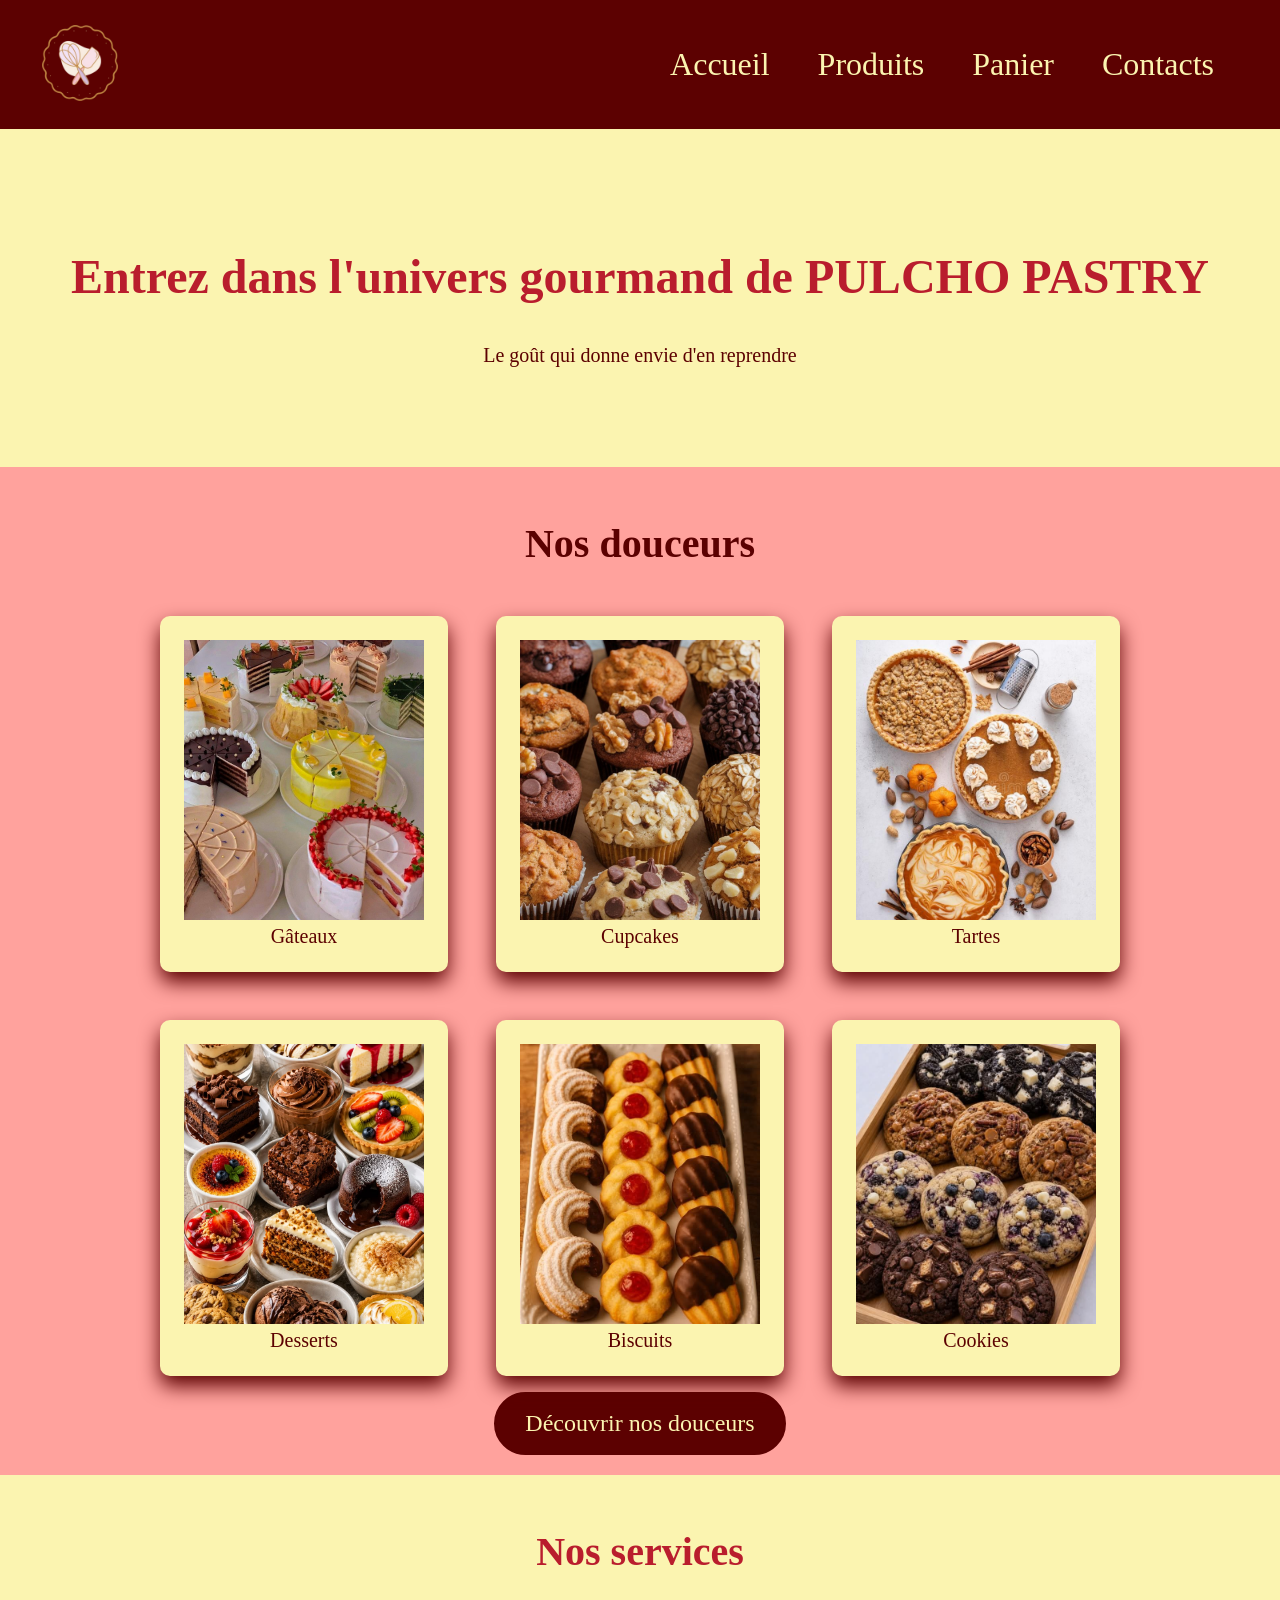
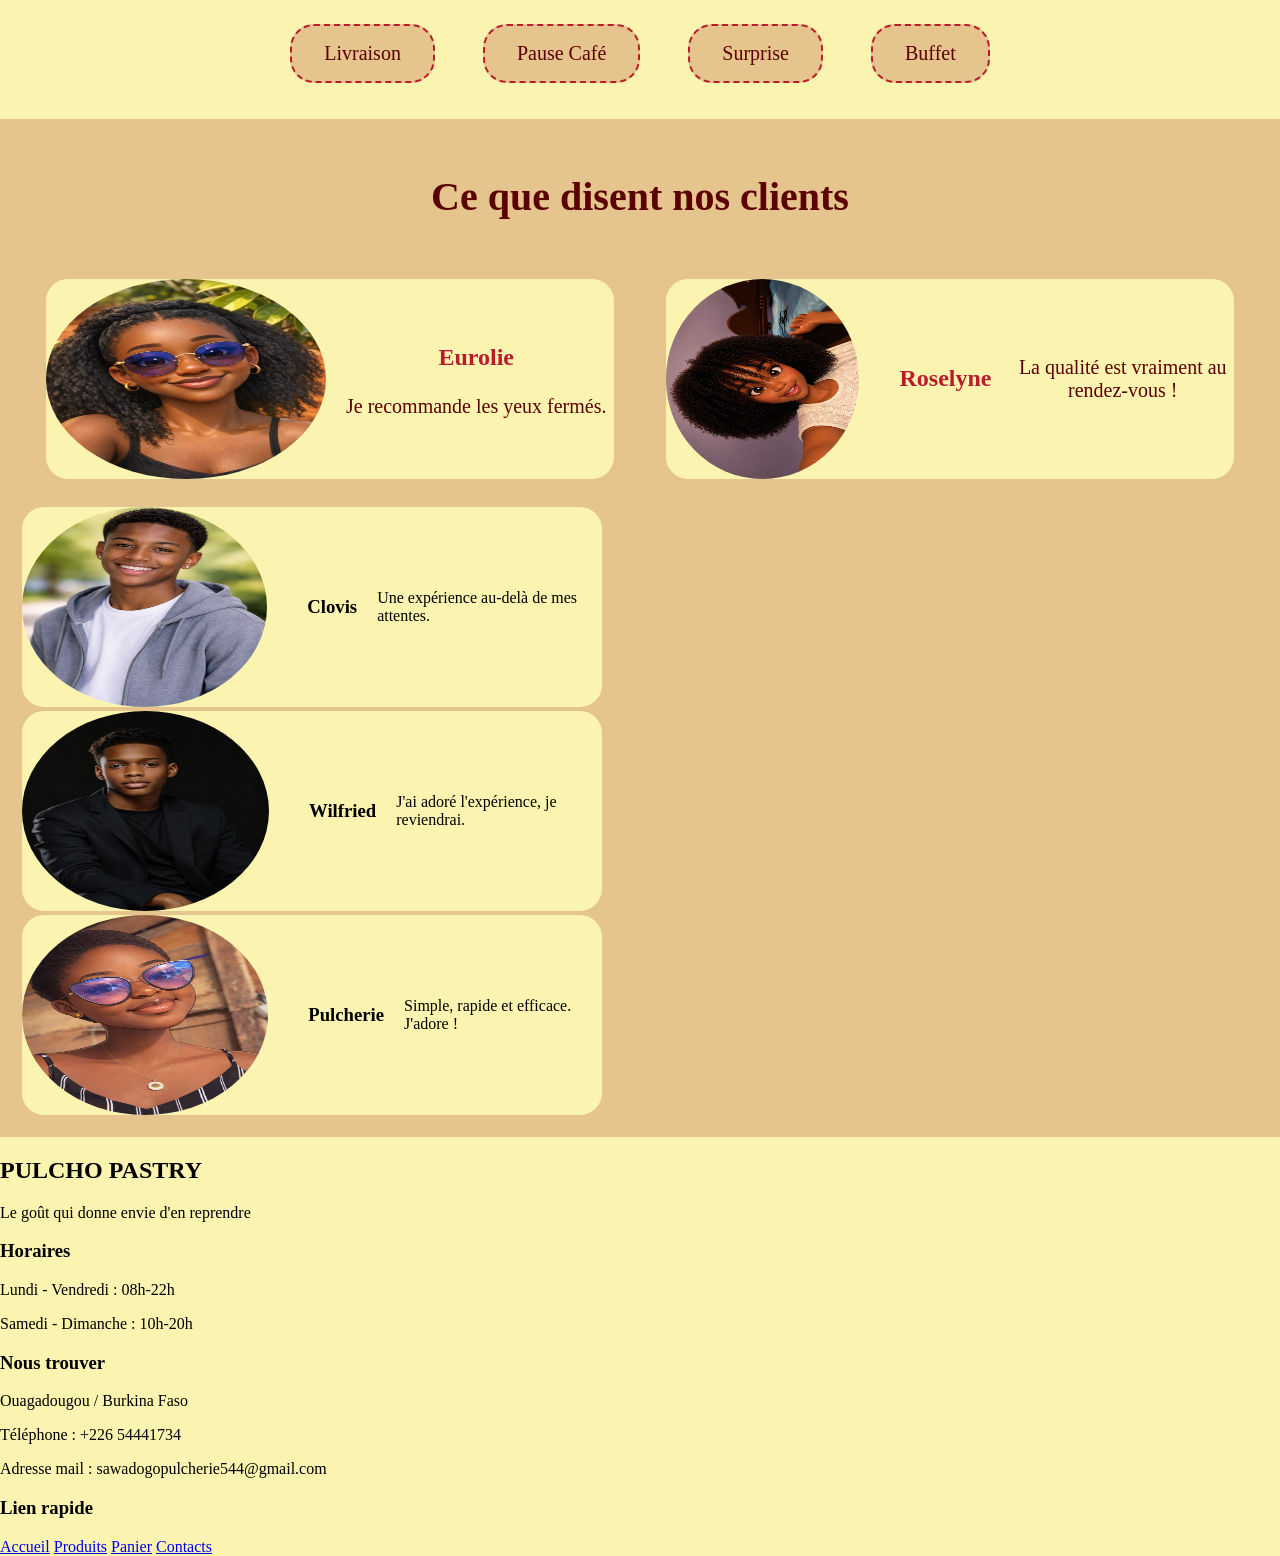
==== index.html @ 8ab43594 "update index" ====
<!DOCTYPE html>
<html lang="en">
<head>
    <meta charset="UTF-8">
    <meta name="viewport" content="width=device-width, initial-scale=1.0">
    <title>Accueil</title>
    <link rel="stylesheet" href="./css/style.css">
</head>
<body>
    <header>
        <a href="index.html"><img src="./images/logo_cuisine.png" alt="logo"></a>
        <nav>
          <ul>
            <li><a href="index.html">Accueil</a></li> 
            <li><a href="produit.html">Produits</a></li>
            <li><a href="panier.html">Panier</a></li>
            <li><a href="contact.html">Contacts</a></li>
          </ul>
        </nav>
    </header>
    <main>
      <section class="section1">
        <h1>Entrez dans l'univers gourmand de PULCHO PASTRY</h1>
        <p>Le goût qui donne envie d'en reprendre</p>
      </section>

      <section class="douceur">
        <h2>Nos douceurs</h2>
        <div class="douceur-item">
          <div class="card1"><img src="./images/gateaux.jpg" alt="gateaux">Gâteaux</div>
          <div class="card1"><img src="./images/cupcakes.jpg" alt="cupcakes">Cupcakes</div>
          <div class="card1"><img src="./images/tartes.jpg" alt="tartes">Tartes</div>
          <div class="card1"><img src="./images/desserts.jpg" alt="desserts">Desserts</div>
          <div class="card1"><img src="./images/biscuits.jpg" alt="biscuits">Biscuits</div>
          <div class="card1"><img src="./images/cookies.jpg" alt="cookies">Cookies</div>
        </div>
        <div class="link"><a href="produit.html">Découvrir nos douceurs</a></div>
      </section>

      <section class="service">
        <h2>Nos services</h2>
        <div class="service-item">
        <div class="card2"><a href="Services/livraison.html">Livraison</a></div>
        <div class="card2"><a href="Services/pause.html">Pause Café</a> </div>
        <div class="card2"><a href="Services/surprise.html">Surprise</a></div>
        <div class="card2"><a href="Services/buffet.html">Buffet</a></div>
        </div>
      </section>

      <section class="temoignage">
          <h2>Ce que disent nos clients</h2>
          <div class="temoignage-item">

              <article class="temoignage-card">
                <img src="./images/Client1.jpg" alt="Client1">
                <div class="temoignage-text">
                <h3>Eurolie</h3>
                <p>Je recommande les yeux fermés.</p>
                </div>
              </article>

              <article class="temoignage-card">
                <img src="./images/Client2.jpg" alt="Client3">
                <div class="temoignage-text"></div>
                <h3>Roselyne</h3>
                <p>La qualité est vraiment au rendez-vous !</p>
                </div>
              </article>

              <article class="temoignage-card">
                <img src="./images/Client3.jpg" alt="Client3">
                <div class="temoignage-text"></div>
                <h3>Clovis</h3>
                <p>Une expérience au-delà de mes attentes.</p>
                </div>
              </article>

              <article class="temoignage-card">
                <img src="./images/Client04.jpg" alt="Client4">
                <div class="temoignage-text"></div>
                <h3>Wilfried</h3>
                <p>J'ai adoré l'expérience, je reviendrai.</p>
                </div>
              </article>

              <article class="temoignage-card">
                <img src="./images/Client5.jpg" alt="Client5">
                <div class="temoignage-text"></div>
                <h3>Pulcherie</h3>
                <p>Simple, rapide et efficace. J'adore !</p>
                </div>
              </article>

          </div>
      </section>
    </main>

    <footer>

  <div>
    <h2>PULCHO PASTRY</h2>
    <p>Le goût qui donne envie d'en reprendre</p>
  </div>

  <div>
    <h3>Horaires</h3>
    <p>Lundi - Vendredi : 08h-22h</p>
    <p>Samedi - Dimanche : 10h-20h</p>
  </div>

  <div>
    <h3>Nous trouver</h3>
    <p>Ouagadougou / Burkina Faso</p>
    <p>Téléphone : +226 54441734</p>
    <p>Adresse mail : sawadogopulcherie544@gmail.com</p>
  </div>

  <div>
    <h3>Lien rapide</h3>
    <a href="index.html">Accueil</a>
    <a href="produit.html">Produits</a>
    <a href="panier.html">Panier</a>
    <a href="contact.html">Contacts</a>
  </div>
</footer>

</body>
</html>
---- css/style.css ----
body{
    background-color: #FBF4B0;
    margin: 0;
}
nav ul{
    display: flex;
    list-style: none;
    padding: 36px;
    margin: 0;
    gap: 48px;
}
nav a{
    text-decoration: none;
    color: #FBF4B0;
    font-size: 32px;
}
header{
    background-color: #5c0101;
    display: flex;
    padding: 10px 30px;
    justify-content: space-between;
    align-items: center;
}
header img{
    width: 100px;
}
.section1{
    text-align: center;
    padding: 80px 20px;
}
.section1 h1{
    font-size: 48px;
    color: #b91d2d;
}
.section1 p{
    font-size: 20px;
    color: #5c0101;
}

/*Section 2 : Douceurs*/

.douceur-item{
    display: flex;
    flex-wrap: wrap;
    justify-content: center;
    gap: 48px;
    padding: 16px;
}
.card1{
    width: 240px;
    background-color: #FBF4B0;
    padding: 24px;
    border-radius: 10px;
    font-size: 20px;
    text-align: center;
    color: #5c0101;
    box-shadow: 0 10px 20px #5c0101;
}
.card1 img{
    width: 100%;
    height: 280px;
    object-fit: cover;
}
.douceur{
    background-color: #ffa29d;
    text-align: center;
    padding: 20px;
}
.douceur h2{
    font-size: 40px;
    color: #5c0101;
}
.link{
    border: 2px solid #5c0101;
    border-radius: 32px;
    background-color: #5c0101;
    padding: 16px 24px;
    width: 240px;
    margin: auto;
}
.douceur a{
    text-decoration: none;
    color: #FBF4B0;
    font-size: 24px;
}
.service
{
    padding: 20px;
    text-align: center;
}
.service h2{
    font-size: 40px;
    color: #b91d2d;
}
.service-item{
    display: flex;
    gap: 48px;
    padding: 16px;
    justify-content: center;
}
.card2{
    border: 2px dashed #b91d2d;
    background-color: #E5C48D;
    border-radius: 24px;
    padding: 16px 32px;
}
.card2 a{
    text-decoration: none;
    color: #5c0101;
    font-size: 20px;
}

/*Section 3 : Temoignages*/

.temoignage{
    background-color: #E5C48D;
    padding: 20px;
}
.temoignage h2{
    font-size: 40px;
    color: #5c0101;
    text-align: center;
}
.temoignage-card{
    display: flex;
    align-items: center;
    gap: 20px;
    border: 2px solid #E5C48D;
    background-color: #FBF4B0;
    border-radius: 24px;
    width: 580px;
}
.temoignage-item{
    display: flex;
    gap: 48px;
    padding: 24px;
    justify-content: center;
    text-align: center;
}
.temoignage-card img{
    width: 280px;
    height: 200px;
    border-radius: 50%;
}
.temoignage-item h3{
    font-size: 24px;
    color: #b91d2d;
}
.temoignage-item p{
    font-size: 20px;
    color: #5c0101;
}
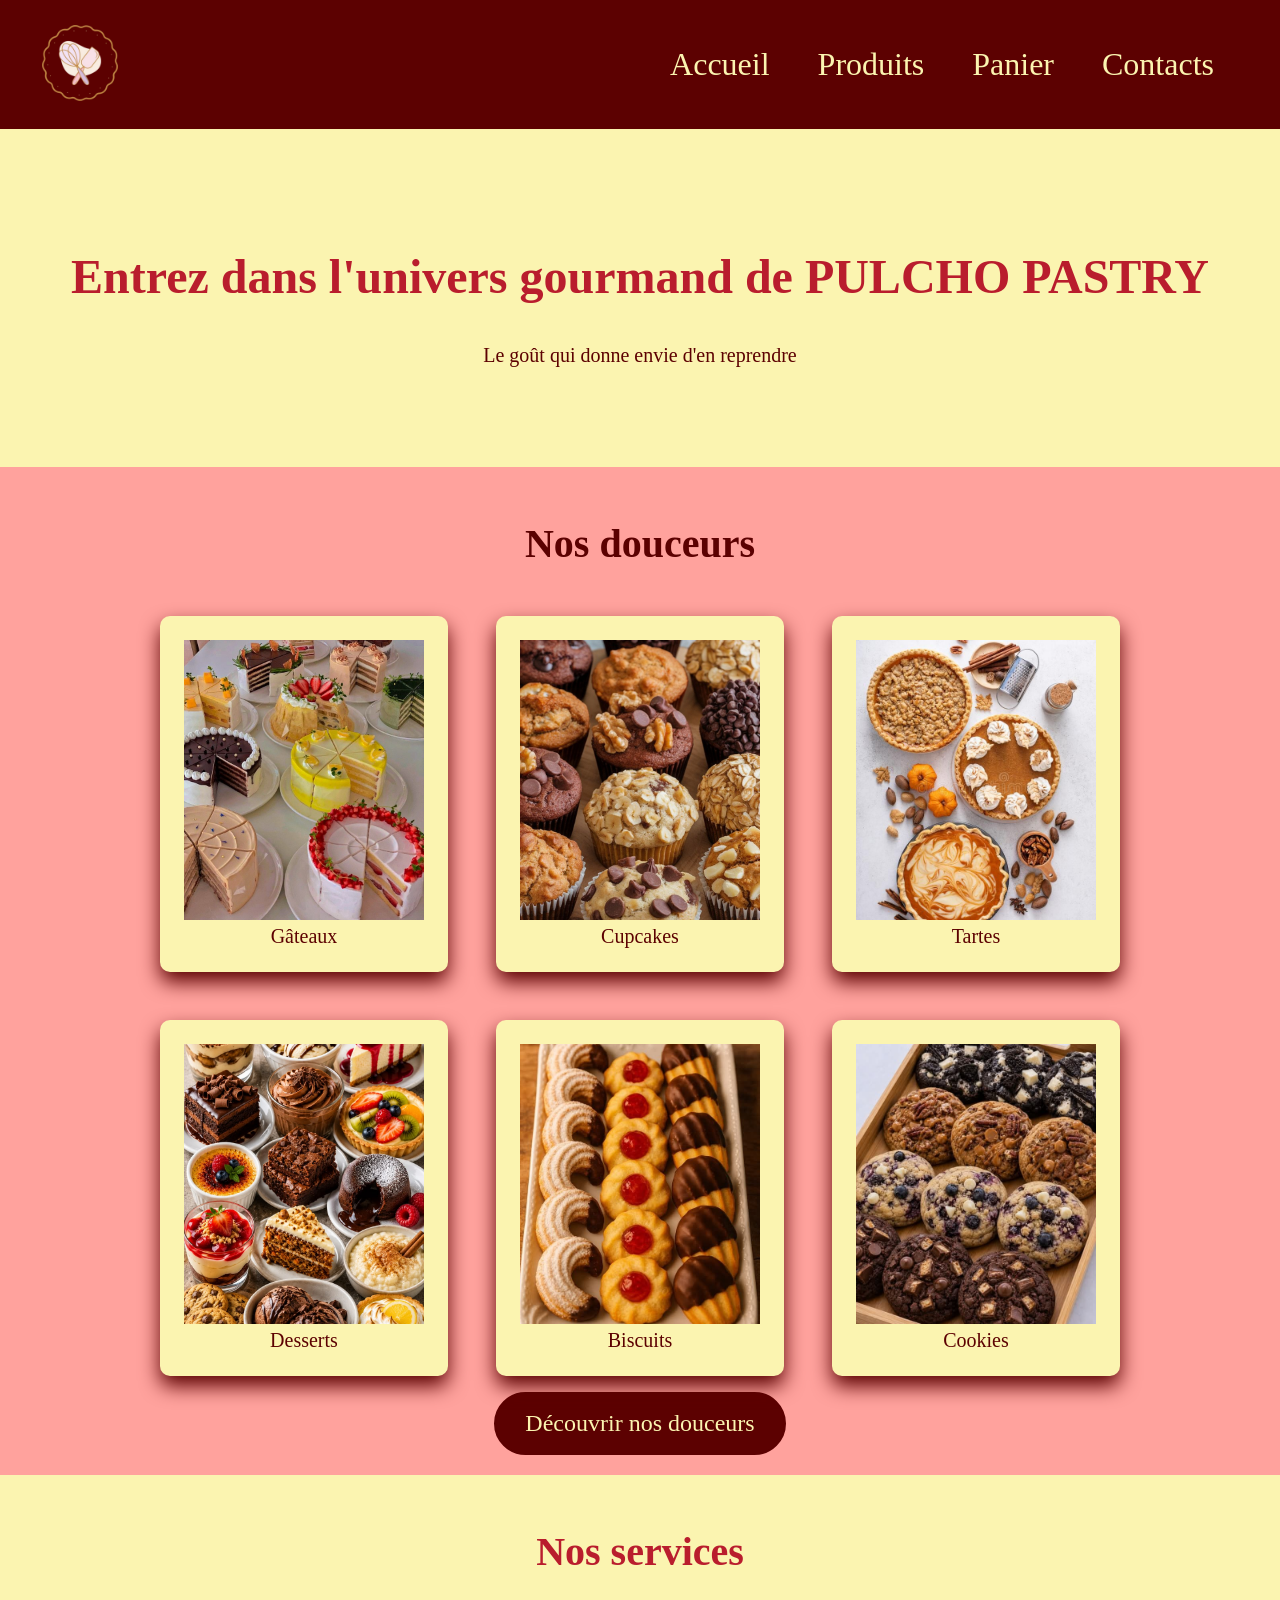
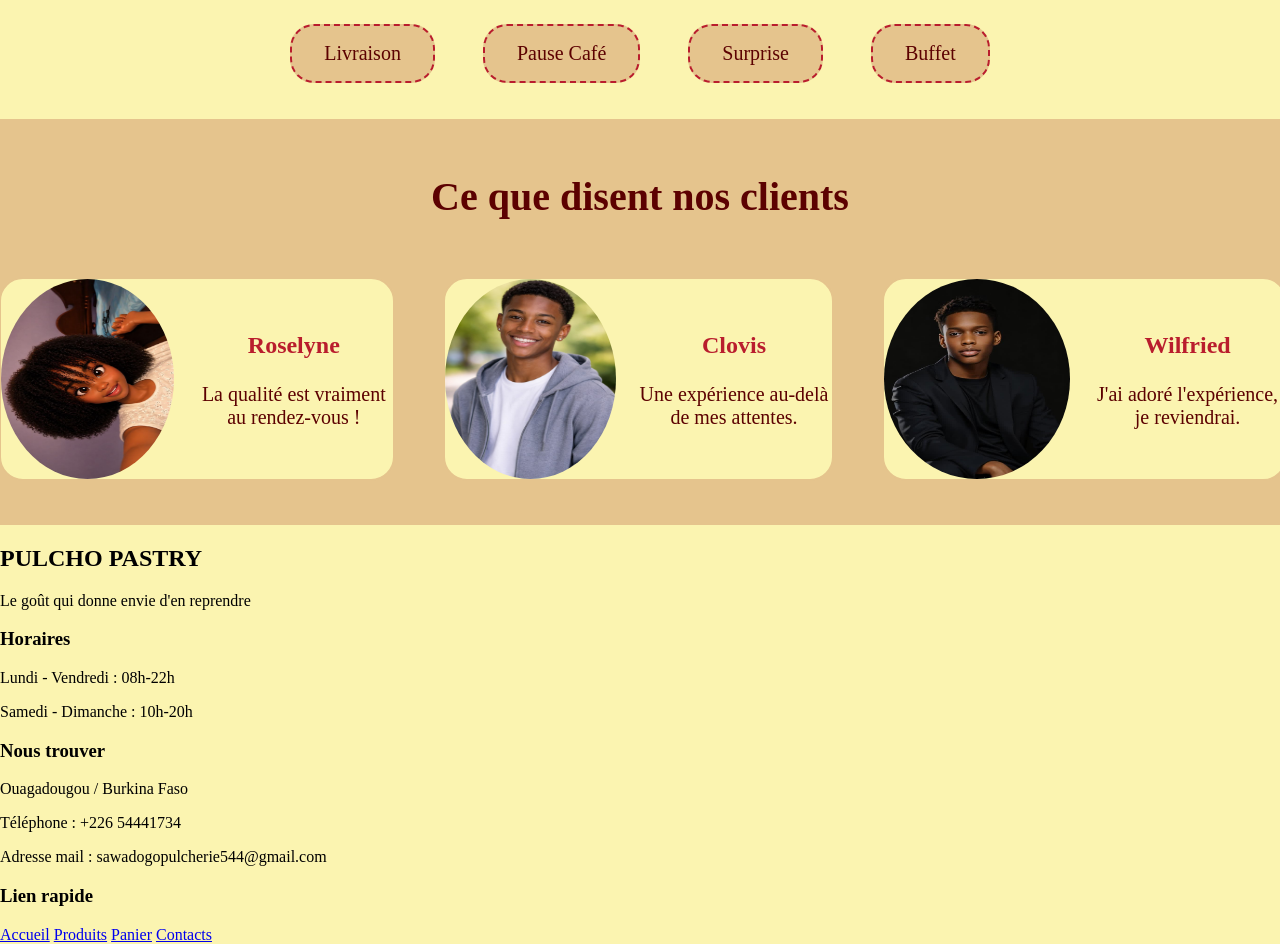
==== commit 9eb8c314: "update index file" ====
--- a/index.html
+++ b/index.html
@@ -61,7 +61,7 @@
 
               <article class="temoignage-card">
                 <img src="./images/Client2.jpg" alt="Client3">
-                <div class="temoignage-text"></div>
+                <div class="temoignage-text">
                 <h3>Roselyne</h3>
                 <p>La qualité est vraiment au rendez-vous !</p>
                 </div>
@@ -69,7 +69,7 @@
 
               <article class="temoignage-card">
                 <img src="./images/Client3.jpg" alt="Client3">
-                <div class="temoignage-text"></div>
+                <div class="temoignage-text">
                 <h3>Clovis</h3>
                 <p>Une expérience au-delà de mes attentes.</p>
                 </div>
@@ -77,7 +77,7 @@
 
               <article class="temoignage-card">
                 <img src="./images/Client04.jpg" alt="Client4">
-                <div class="temoignage-text"></div>
+                <div class="temoignage-text">
                 <h3>Wilfried</h3>
                 <p>J'ai adoré l'expérience, je reviendrai.</p>
                 </div>
@@ -85,7 +85,7 @@
 
               <article class="temoignage-card">
                 <img src="./images/Client5.jpg" alt="Client5">
-                <div class="temoignage-text"></div>
+                <div class="temoignage-text">
                 <h3>Pulcherie</h3>
                 <p>Simple, rapide et efficace. J'adore !</p>
                 </div>
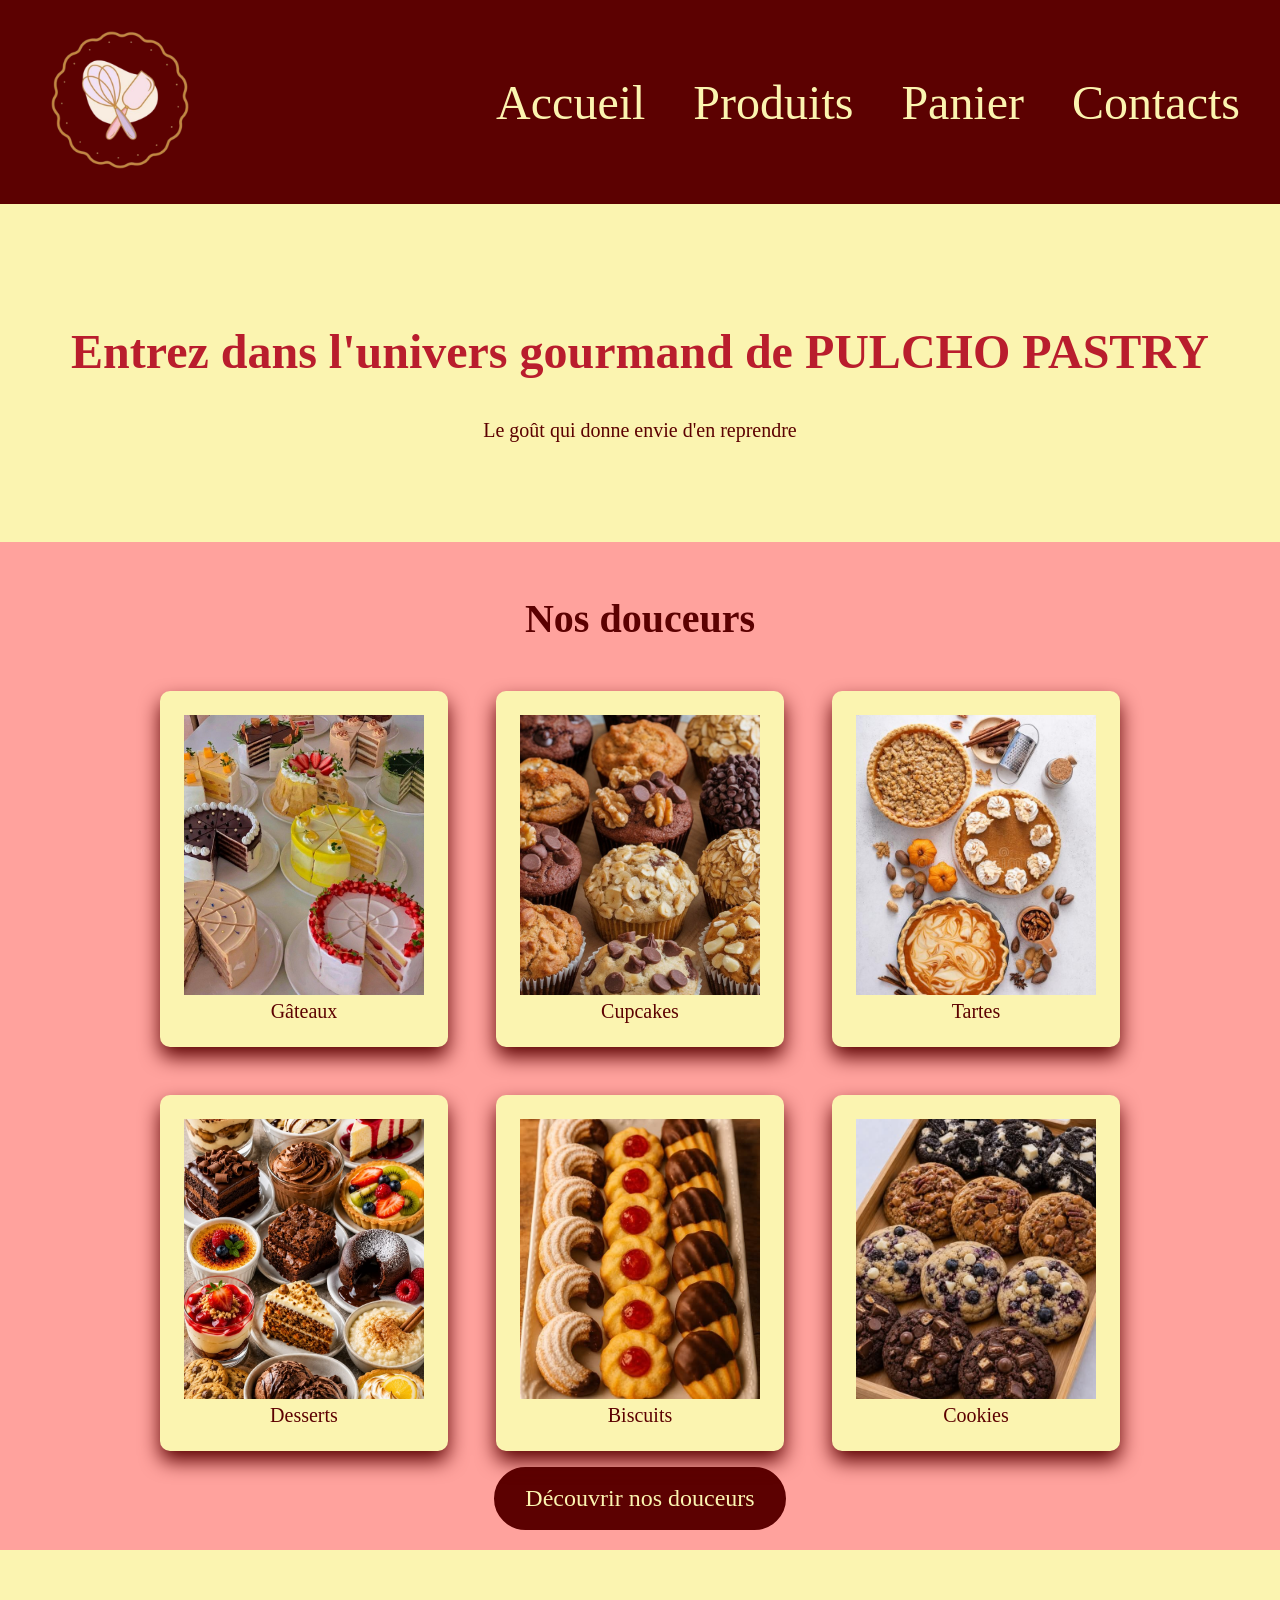
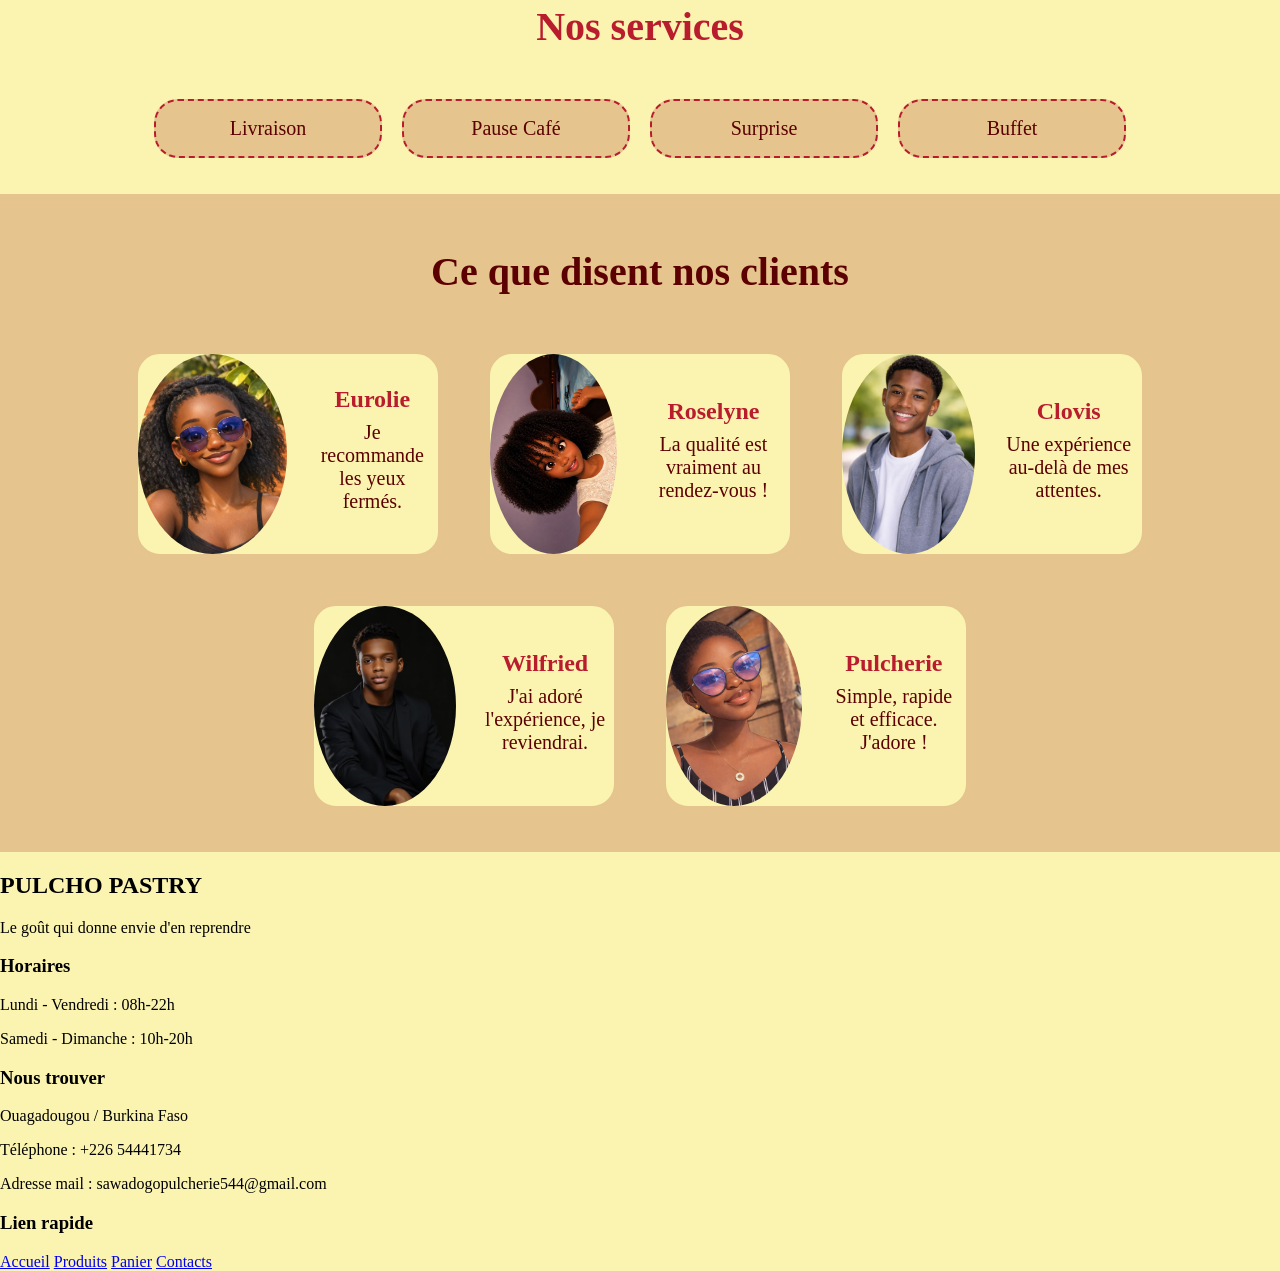
==== commit ad0b256a: "menu updating" ====
--- a/index.html
+++ b/index.html
@@ -9,6 +9,7 @@
 <body>
     <header>
         <a href="index.html"><img src="./images/logo_cuisine.png" alt="logo"></a>
+        <button class="menu-toggle">☰</button>
         <nav>
           <ul>
             <li><a href="index.html">Accueil</a></li> 
--- a/css/style.css
+++ b/css/style.css
@@ -2,17 +2,20 @@
     background-color: #FBF4B0;
     margin: 0;
 }
+.menu-toggle{
+    display: none;
+}
 nav ul{
     display: flex;
     list-style: none;
-    padding: 36px;
+    padding: 10px;
     margin: 0;
     gap: 48px;
 }
 nav a{
     text-decoration: none;
     color: #FBF4B0;
-    font-size: 32px;
+    font-size: 48px;
 }
 header{
     background-color: #5c0101;
@@ -22,7 +25,7 @@
     align-items: center;
 }
 header img{
-    width: 100px;
+    width: 180px;
 }
 .section1{
     text-align: center;
@@ -37,7 +40,7 @@
     color: #5c0101;
 }
 
-/*Section 2 : Douceurs*/
+/*Section 1 : Douceurs*/
 
 .douceur-item{
     display: flex;
@@ -83,6 +86,9 @@
     color: #FBF4B0;
     font-size: 24px;
 }
+
+/*Section 2 : Services*/
+
 .service
 {
     padding: 20px;
@@ -94,7 +100,8 @@
 }
 .service-item{
     display: flex;
-    gap: 48px;
+    flex-wrap: wrap;
+    gap: 20px;
     padding: 16px;
     justify-content: center;
 }
@@ -103,6 +110,7 @@
     background-color: #E5C48D;
     border-radius: 24px;
     padding: 16px 32px;
+    width: 160px;
 }
 .card2 a{
     text-decoration: none;
@@ -121,6 +129,15 @@
     color: #5c0101;
     text-align: center;
 }
+.temoignage-item{
+    display: flex;
+    gap: 48px;
+    padding: 24px;
+    justify-content: center;
+    text-align: center;
+    flex-wrap: wrap;
+    justify-content: center;
+}
 .temoignage-card{
     display: flex;
     align-items: center;
@@ -128,25 +145,25 @@
     border: 2px solid #E5C48D;
     background-color: #FBF4B0;
     border-radius: 24px;
-    width: 580px;
+    width: 300px;
 }
-.temoignage-item{
+.temoignage-text{
     display: flex;
-    gap: 48px;
-    padding: 24px;
-    justify-content: center;
-    text-align: center;
+    flex-direction: column;
+    gap: 0;
 }
 .temoignage-card img{
     width: 280px;
     height: 200px;
     border-radius: 50%;
 }
-.temoignage-item h3{
+.temoignage-text h3{
     font-size: 24px;
     color: #b91d2d;
+    margin: 0;
 }
 .temoignage-item p{
     font-size: 20px;
     color: #5c0101;
+    margin: 8px;
 }
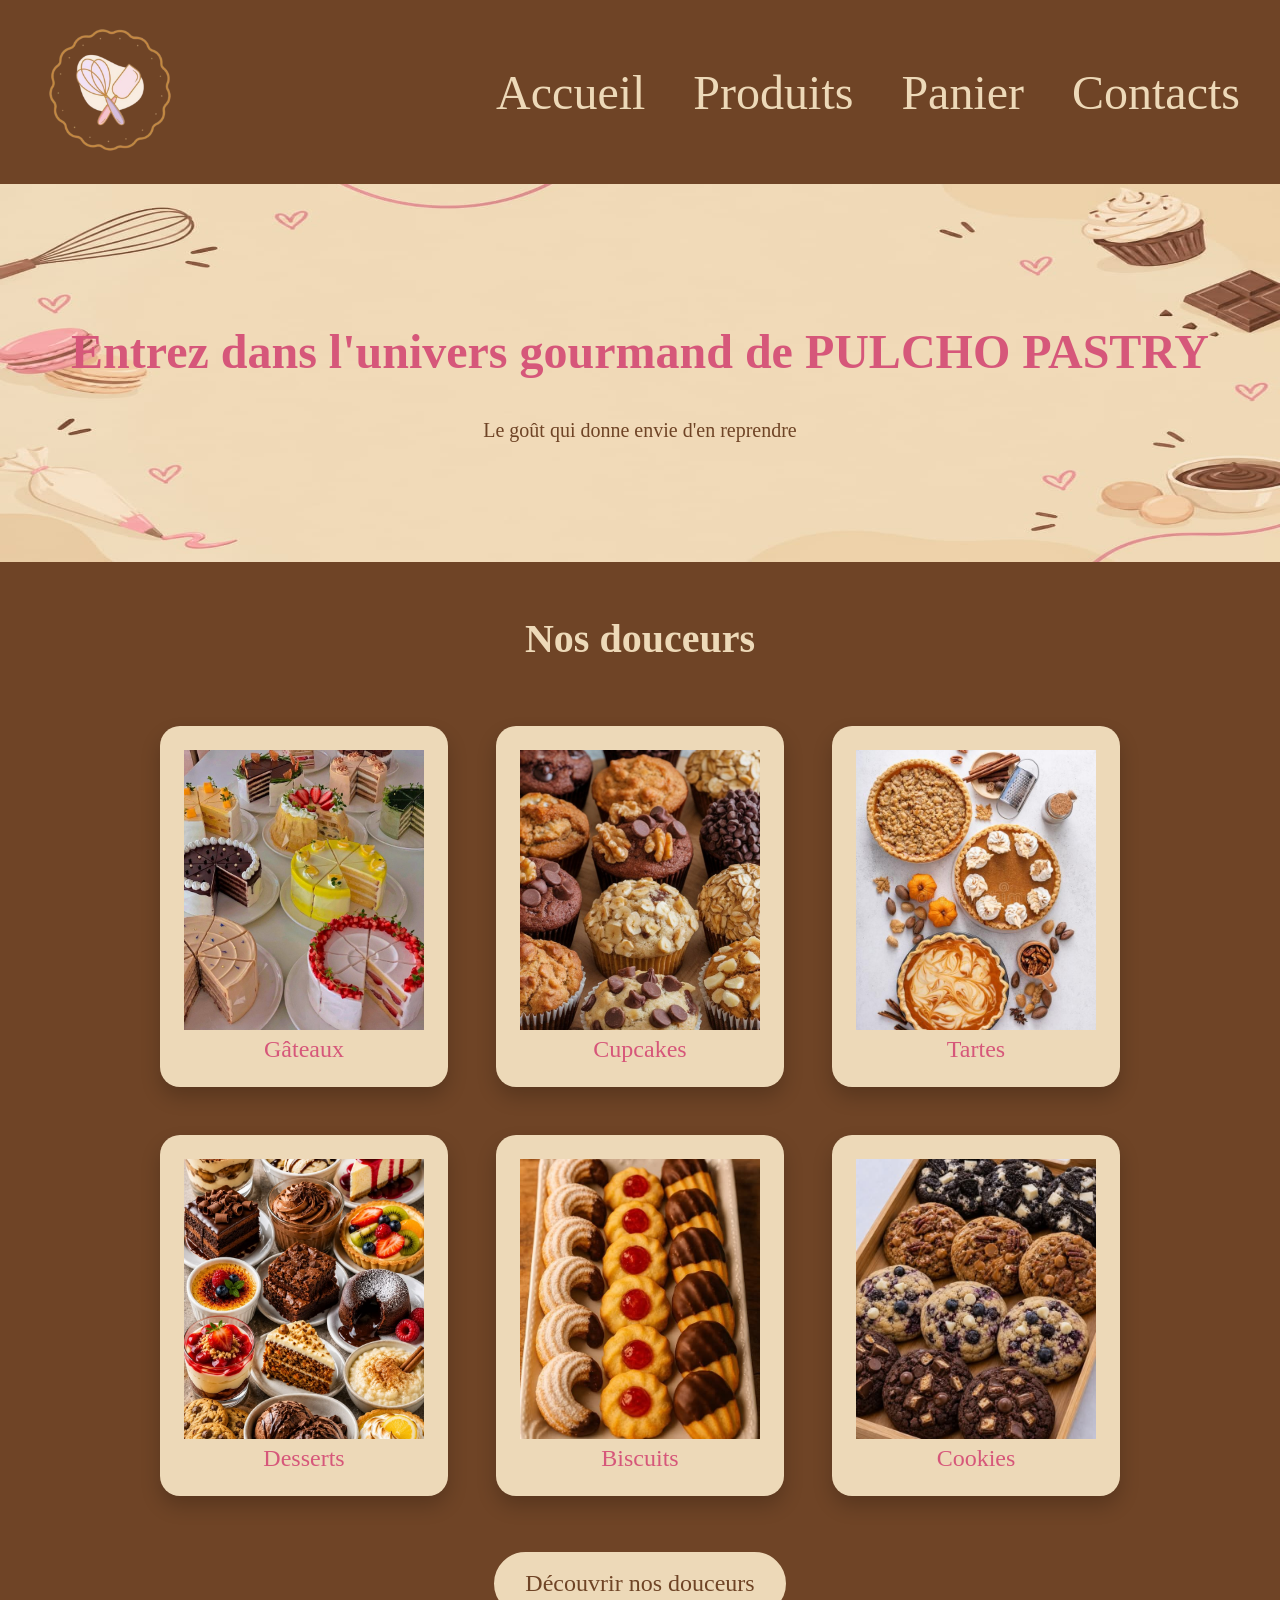
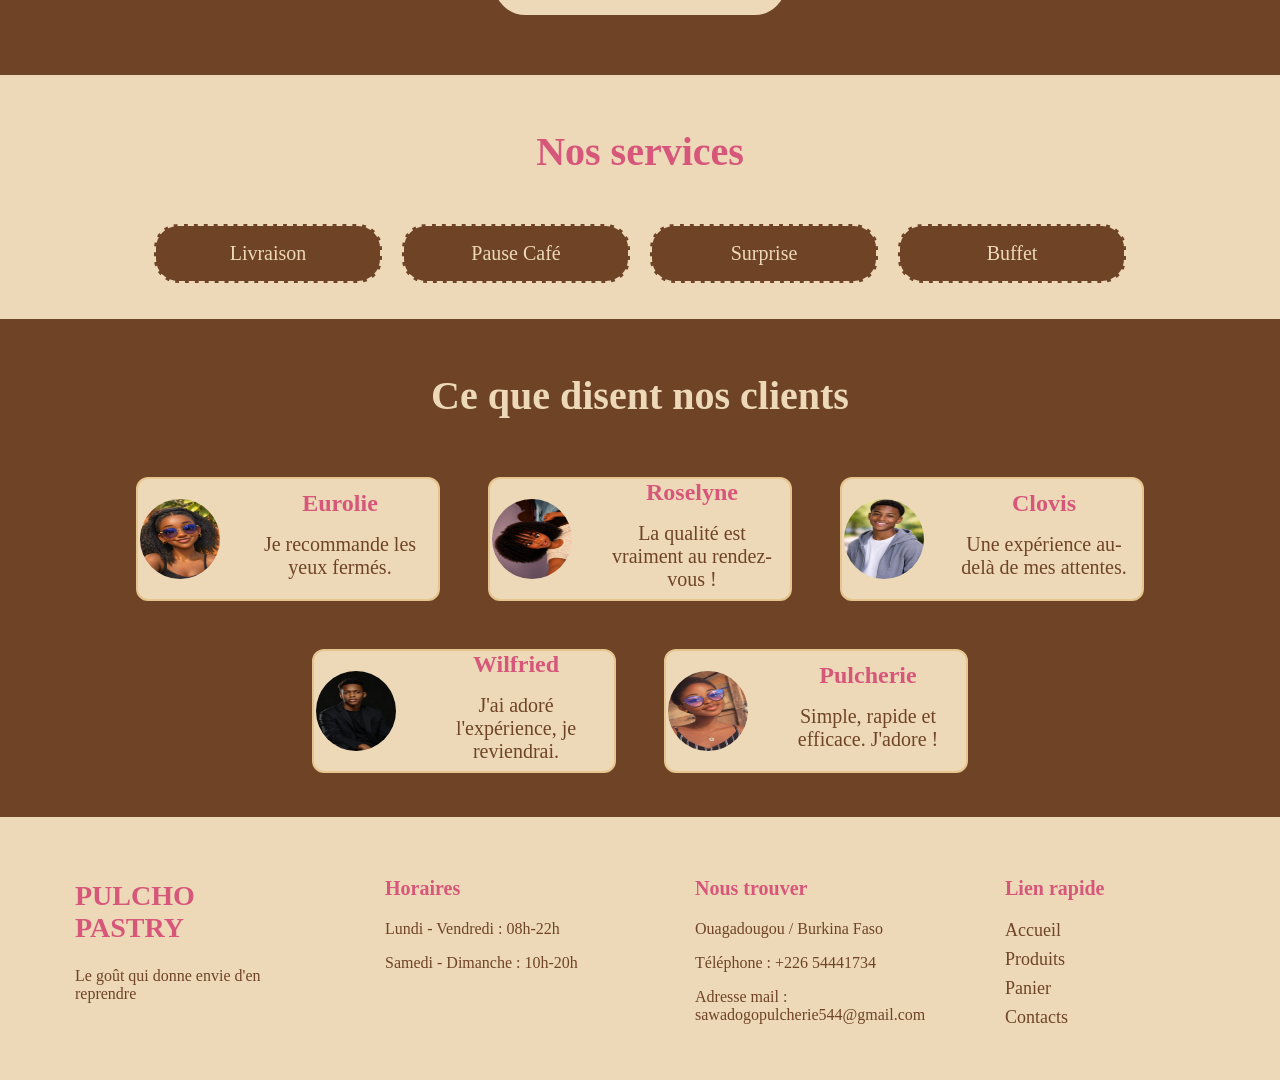
==== commit fbd9df28: "Css updating" ====
--- a/index.html
+++ b/index.html
@@ -1,5 +1,5 @@
 <!DOCTYPE html>
-<html lang="en">
+<html lang="fr">
 <head>
     <meta charset="UTF-8">
     <meta name="viewport" content="width=device-width, initial-scale=1.0">
--- a/css/style.css
+++ b/css/style.css
@@ -1,7 +1,10 @@
 body{
-    background-color: #FBF4B0;
+    background-color: #EDD9B8;
     margin: 0;
 }
+
+/*Header*/
+
 .menu-toggle{
     display: none;
 }
@@ -14,33 +17,40 @@
 }
 nav a{
     text-decoration: none;
-    color: #FBF4B0;
+    color: #EDD9B8;
     font-size: 48px;
 }
 header{
-    background-color: #5c0101;
+    background-color: #6F4426;
     display: flex;
     padding: 10px 30px;
     justify-content: space-between;
     align-items: center;
 }
 header img{
-    width: 180px;
-}
+    width: 160px;
+}
+
+/*Index.html*/
+
+/*Section 1 : Accueil*/
 .section1{
-    text-align: center;
-    padding: 80px 20px;
+    background-image: url('../images/Fond.jpeg');
+    background-size: 100% 100%;
+    text-align: center;
+    padding: 100px 20px;
 }
 .section1 h1{
     font-size: 48px;
-    color: #b91d2d;
+    color: #D6577A;
 }
 .section1 p{
     font-size: 20px;
-    color: #5c0101;
-}
-
-/*Section 1 : Douceurs*/
+    color: #6F4426;
+    margin-top: 36px;
+}
+
+/*Section 2 : Douceurs*/
 
 .douceur-item{
     display: flex;
@@ -51,13 +61,13 @@
 }
 .card1{
     width: 240px;
-    background-color: #FBF4B0;
+    background-color: #EDD9B8;
     padding: 24px;
-    border-radius: 10px;
-    font-size: 20px;
-    text-align: center;
-    color: #5c0101;
-    box-shadow: 0 10px 20px #5c0101;
+    border-radius: 20px;
+    font-size: 24px;
+    text-align: center;
+    color: #D6577A;
+    box-shadow: 0 10px 20px rgba(0, 0, 0, 0.2);
 }
 .card1 img{
     width: 100%;
@@ -65,38 +75,40 @@
     object-fit: cover;
 }
 .douceur{
-    background-color: #ffa29d;
+    background-color: #6F4426;
     text-align: center;
     padding: 20px;
 }
 .douceur h2{
     font-size: 40px;
-    color: #5c0101;
+    color: #EDD9B8;
+    margin-bottom: 48px;
 }
 .link{
-    border: 2px solid #5c0101;
+    border: 2px solid #EDD9B8;
     border-radius: 32px;
-    background-color: #5c0101;
+    background-color: #EDD9B8;
     padding: 16px 24px;
     width: 240px;
-    margin: auto;
+    margin: 40px auto;
 }
 .douceur a{
     text-decoration: none;
-    color: #FBF4B0;
-    font-size: 24px;
-}
-
-/*Section 2 : Services*/
+    color: #6F4426;
+    font-size: 24px;
+}
+
+/*Section 3 : Services*/
 
 .service
 {
+    background-color: #EDD9B8;
     padding: 20px;
     text-align: center;
 }
 .service h2{
     font-size: 40px;
-    color: #b91d2d;
+    color: #D6577A;
 }
 .service-item{
     display: flex;
@@ -106,27 +118,28 @@
     justify-content: center;
 }
 .card2{
-    border: 2px dashed #b91d2d;
-    background-color: #E5C48D;
+    border: 2px dashed #EDD9B8;
+    background-color: #6F4426;
     border-radius: 24px;
     padding: 16px 32px;
     width: 160px;
+    gap: 8px;
 }
 .card2 a{
     text-decoration: none;
-    color: #5c0101;
-    font-size: 20px;
-}
-
-/*Section 3 : Temoignages*/
+    color: #EDD9B8;
+    font-size: 20px;
+}
+
+/*Section 4 : Temoignages*/
 
 .temoignage{
-    background-color: #E5C48D;
+    background-color: #6F4426;
     padding: 20px;
 }
 .temoignage h2{
     font-size: 40px;
-    color: #5c0101;
+    color: #EDD9B8;
     text-align: center;
 }
 .temoignage-item{
@@ -143,27 +156,223 @@
     align-items: center;
     gap: 20px;
     border: 2px solid #E5C48D;
-    background-color: #FBF4B0;
-    border-radius: 24px;
+    background-color: #EDD9B8;
+    border-radius: 12px;
     width: 300px;
 }
 .temoignage-text{
     display: flex;
     flex-direction: column;
-    gap: 0;
+    gap: 8px;
 }
 .temoignage-card img{
-    width: 280px;
-    height: 200px;
+    width: 80px;
+    height: 80px;
+    border: 2px solid #EDD9B8;
     border-radius: 50%;
+    flex : 0 0 80px; 
 }
 .temoignage-text h3{
     font-size: 24px;
-    color: #b91d2d;
+    color: #D6577A;
     margin: 0;
 }
 .temoignage-item p{
     font-size: 20px;
-    color: #5c0101;
+    color: #6F4426;
     margin: 8px;
+}
+
+/*Footer*/
+
+footer{
+    display: flex;
+    color: #6F4426;
+    justify-content: space-around;
+    padding: 40px 20px;
+}
+footer a{
+    display: block;
+    margin-bottom: 8px;
+    text-decoration: none;
+    font-size: 18px;
+    color: #6F4426;
+}
+footer a:hover{
+    color: #D6577A;
+}
+footer h2, h3{
+    color: #D6577A;
+}
+footer h2{
+    font-size: 28px;
+}
+footer h3{
+    font-size: 20px;
+}
+footer p{
+    font-size: 16px;
+}
+footer div{
+    width: 200px;
+}
+
+/*Responsive Design : affichage sur mobile*/
+
+@media (max-width: 768px){
+    .menu-toggle{
+        display: block;
+        margin-left: auto;
+        background-color: #6F4426;
+        color: #EDD9B8;
+        font-size: 36px;
+        border: none;
+        padding: 8px 12px;
+
+    }
+    nav ul{
+        display: none;
+    }
+    footer{
+        flex-direction: column;
+        align-items: center;
+    }
+    footer div{
+        text-align: center;
+        margin-bottom: 20px;
+    }
+    header img{
+        width: 80px;
+    }
+    .produit-items{
+        flex-wrap: wrap;
+    }
+}
+
+/*Produits.html*/
+
+/*Section 1 : Recherche*/
+
+.search-section{
+    padding: 40px;
+}
+.search-section h1{
+    text-align: center;
+    font-size: 40px;
+    color: #D6577A;
+}
+.search-bar{
+    display: flex;
+    justify-content: center;
+    padding: 20px;
+}
+.search-bar input{
+    width: 400px;
+    border: 3px solid #D6577A;
+    border-radius: 8px;
+    background-color:#E5C48D;
+    font-size: 18px;
+    color: #6F4426;
+    padding: 8px;
+}
+.search-bar button{
+    border: none;
+    font-size: 20px;
+    color: #D6577A;
+    background-color: #EDD9B8;
+    padding: 8px 16px;
+}
+
+/*Section 2 : Produits*/
+.produit1-container{
+    background-color: #6F4426;
+    padding: 20px;
+}
+.produit2-container{
+    background-color: #EDD9B8;
+    padding: 20px;
+}
+.produit1-container h2{
+    text-align: center;
+    font-size: 40px;
+    color: #EDD9B8;
+    margin-bottom: 48px;
+}
+.produit2-container h2{
+    text-align: center;
+    font-size: 40px;
+    color: #D6577A;
+    margin-bottom: 48px;
+}
+.produit-items{
+    display: flex;
+    flex-wrap: wrap;
+    justify-content: center;
+    gap: 48px;
+    padding: 16px;
+}
+.produit-items img{
+    width: 220px;
+    height: 240px;
+    object-fit: cover;
+    border-radius: 20px;
+}
+.produit-card1{
+    width: 220px;
+    background-color: #EDD9B8;
+    padding: 18px;
+    border-radius: 20px;
+    text-align: center;
+    box-shadow: 0 10px 20px rgba(0, 0, 0, 0.2);
+}
+.produit-card2{
+    width: 220px;
+    background-color: #6F4426;
+    padding: 18px;
+    border-radius: 20px;
+    box-shadow: 0 10px 20px rgba(0, 0, 0, 0.2);
+    text-align: center;
+}
+.produit-card1 h3{
+    font-size: 24px;
+    color: #D6577A;
+}
+.produit-card2 h3{
+    font-size: 24px;
+    color: #EDD9B8;
+}
+.produit-card1 .produit-description{
+    font-size: 20px;
+    color: #6F4426;
+}
+.produit-card2 .produit-description{
+    font-size: 20px;
+    color: #D6577A;
+}
+.produit-card1 .produit-prix{
+    font-size: 20px;
+    color: #E5C48D;
+    background-color: #6F4426;
+    border: 2px solid #6F4426;
+    border-radius: 8px;
+}
+.produit-card2 .produit-prix{
+    font-size: 20px;
+    color: #EDD9B8;
+    background-color: #D6577A;
+    border: 2px solid #D6577A;
+    border-radius: 8px;
+}
+.commentaire{
+    background-color: #6F4426;
+    padding: 40px;
+    text-align: center;
+}
+.commentaire h2{
+    font-size: 40px;
+    color: #EDD9B8;
+}
+.commentaire p{
+    font-size: 24px;
+    color: #EDD9B8;
 }
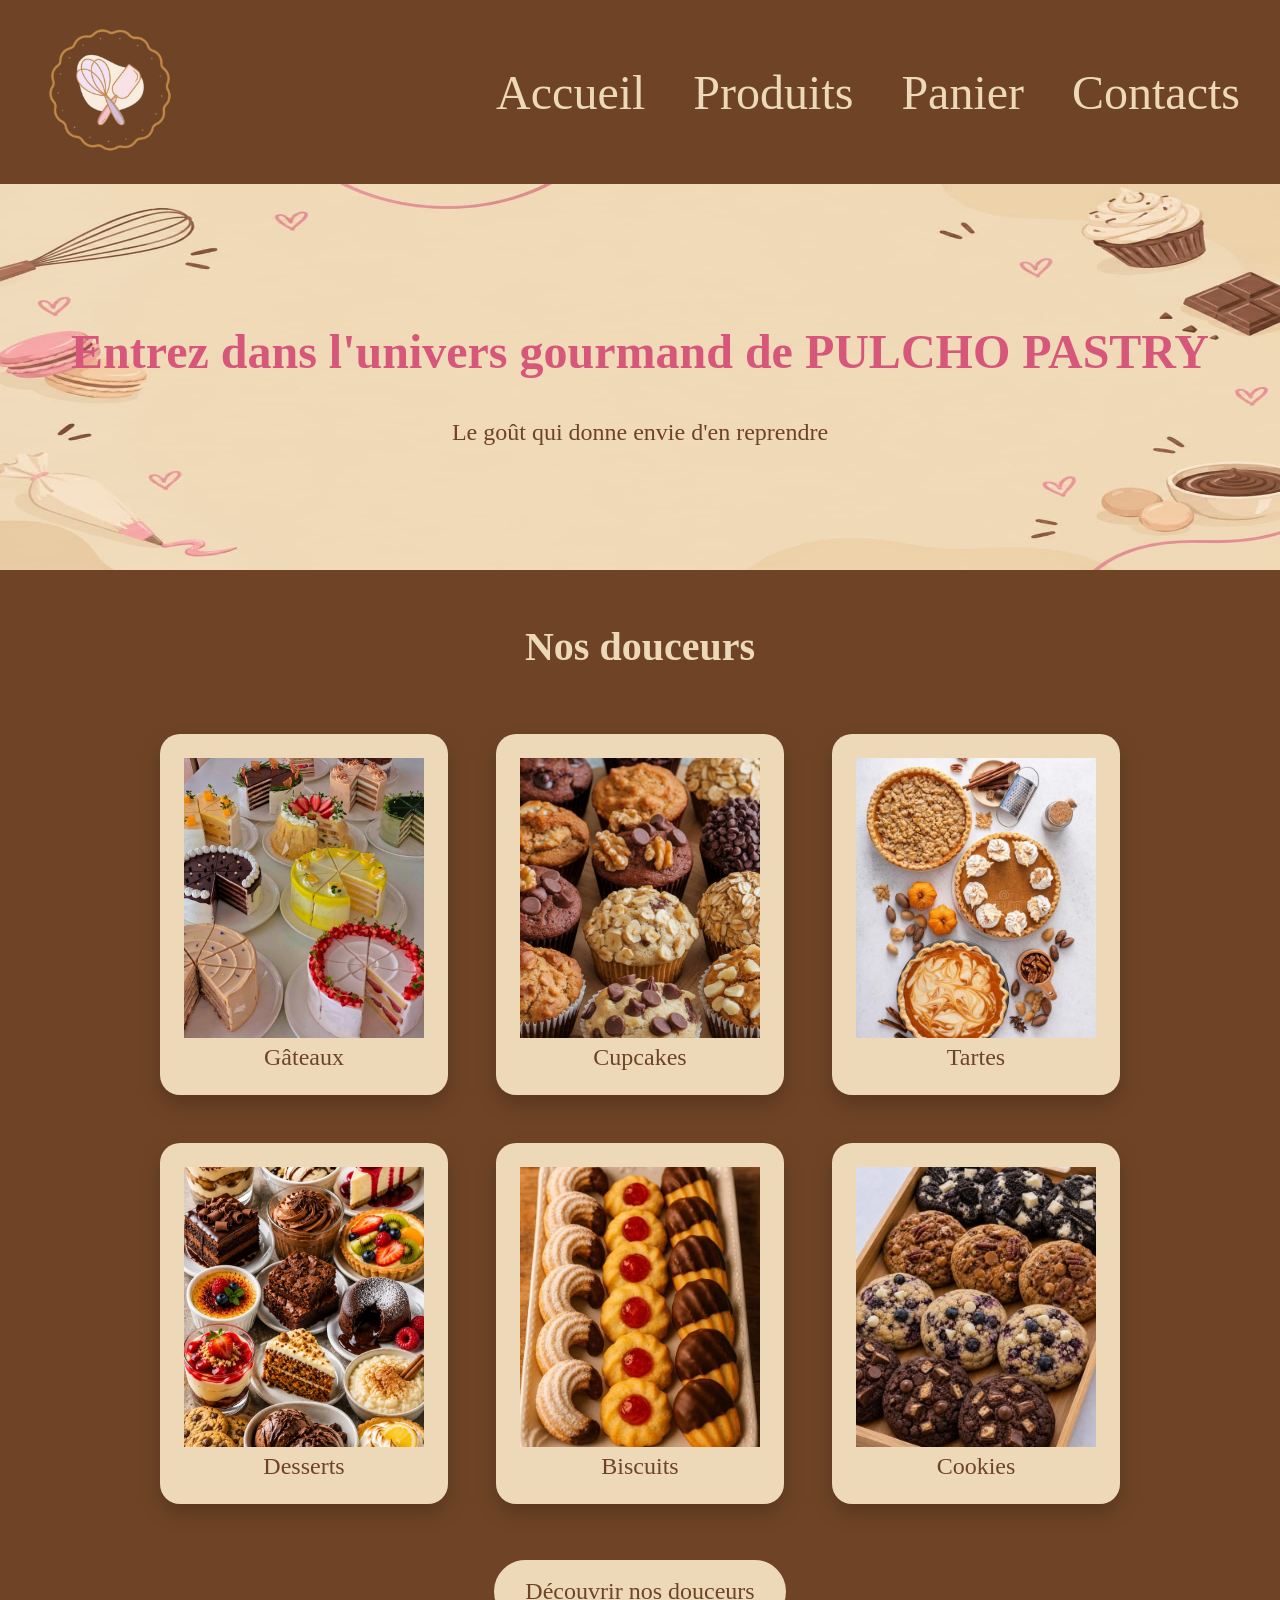
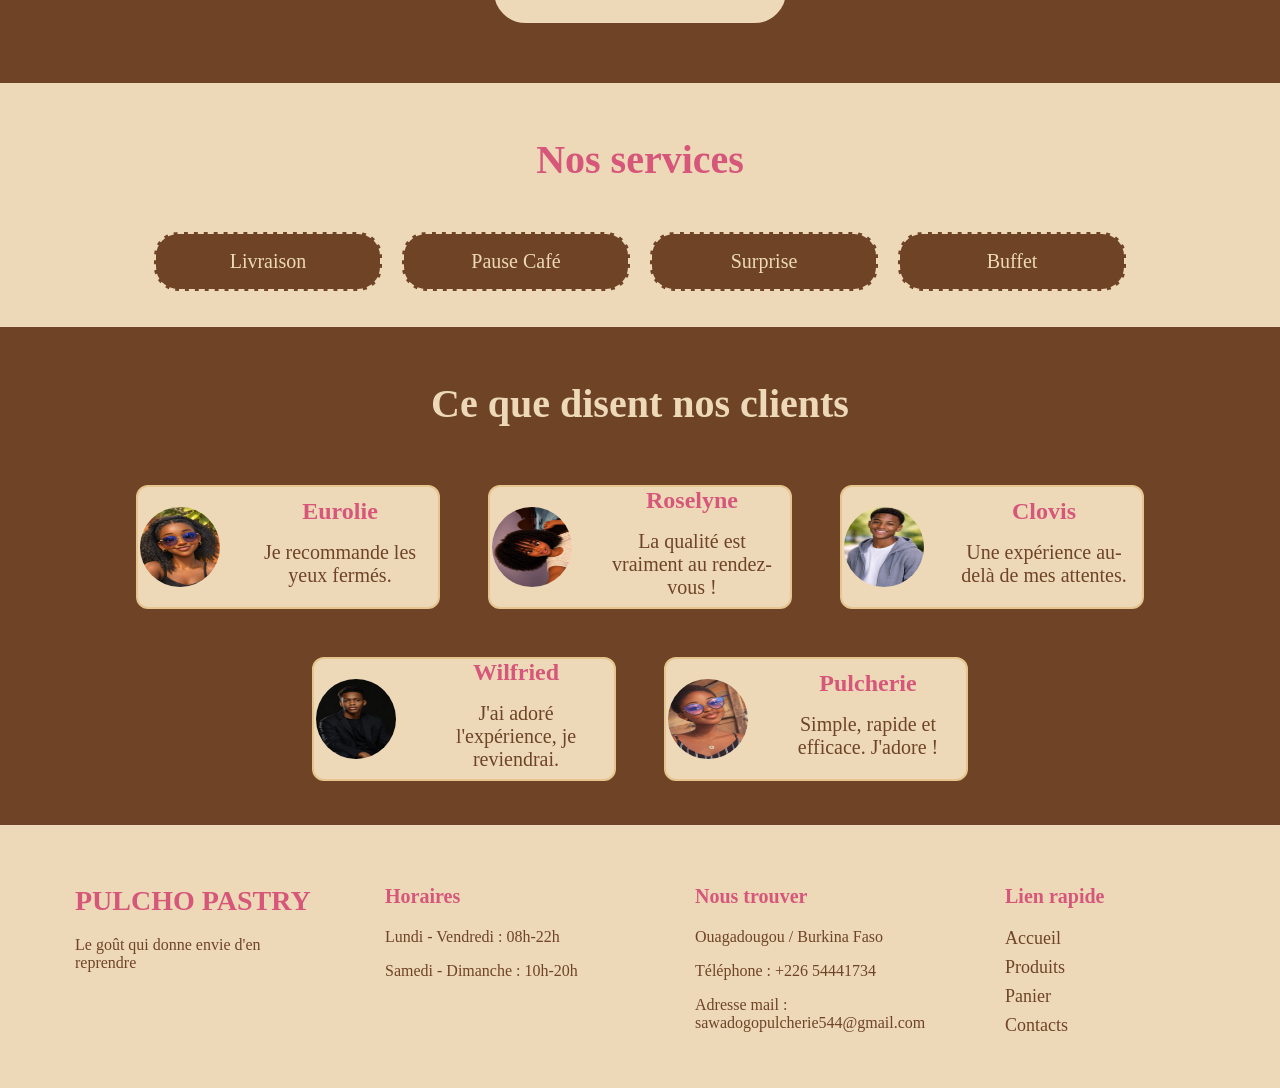
==== commit 4933fb05: "contact.html build" ====
--- a/index.html
+++ b/index.html
@@ -28,12 +28,12 @@
       <section class="douceur">
         <h2>Nos douceurs</h2>
         <div class="douceur-item">
-          <div class="card1"><img src="./images/gateaux.jpg" alt="gateaux">Gâteaux</div>
-          <div class="card1"><img src="./images/cupcakes.jpg" alt="cupcakes">Cupcakes</div>
-          <div class="card1"><img src="./images/tartes.jpg" alt="tartes">Tartes</div>
-          <div class="card1"><img src="./images/desserts.jpg" alt="desserts">Desserts</div>
-          <div class="card1"><img src="./images/biscuits.jpg" alt="biscuits">Biscuits</div>
-          <div class="card1"><img src="./images/cookies.jpg" alt="cookies">Cookies</div>
+          <div class="card1"><img src="./images/gateaux.jpg" alt="gateaux"><a href="produit.html#gateaux">Gâteaux</a></div>
+          <div class="card1"><img src="./images/cupcakes.jpg" alt="cupcakes"><a href="produit.html#cupcakes">Cupcakes</a></div>
+          <div class="card1"><img src="./images/tartes.jpg" alt="tartes"><a href="produit.html#tartes">Tartes</a></div>
+          <div class="card1"><img src="./images/desserts.jpg" alt="desserts"><a href="produit.html#desserts">Desserts</a></div>
+          <div class="card1"><img src="./images/biscuits.jpg" alt="biscuits"><a href="produit.html#biscuits">Biscuits</a></div>
+          <div class="card1"><img src="./images/cookies.jpg" alt="cookies"><a href="produit.html#cookies">Cookies</a></div>
         </div>
         <div class="link"><a href="produit.html">Découvrir nos douceurs</a></div>
       </section>
@@ -99,7 +99,7 @@
     <footer>
 
   <div>
-    <h2>PULCHO PASTRY</h2>
+    <h2><a href="index.html">PULCHO PASTRY</a></h2>
     <p>Le goût qui donne envie d'en reprendre</p>
   </div>
 
--- a/css/style.css
+++ b/css/style.css
@@ -45,7 +45,7 @@
     color: #D6577A;
 }
 .section1 p{
-    font-size: 20px;
+    font-size: 24px;
     color: #6F4426;
     margin-top: 36px;
 }
@@ -201,11 +201,12 @@
 footer a:hover{
     color: #D6577A;
 }
-footer h2, h3{
-    color: #D6577A;
-}
-footer h2{
+footer h2 a, footer h3{
+    color: #D6577A;
+}
+footer h2 a{
     font-size: 28px;
+    text-wrap: nowrap;
 }
 footer h3{
     font-size: 20px;
@@ -285,51 +286,53 @@
 
 /*Section 2 : Produits*/
 .produit1-container{
-    background-color: #6F4426;
-    padding: 20px;
+    min-height: 700px;
+    background-color: #6F4426;
+    padding: 16px;
 }
 .produit2-container{
-    background-color: #EDD9B8;
-    padding: 20px;
+    min-height: 700px;
+    background-color: #EDD9B8;
+    padding: 16px;
 }
 .produit1-container h2{
     text-align: center;
-    font-size: 40px;
-    color: #EDD9B8;
-    margin-bottom: 48px;
+    font-size: 36px;
+    color: #EDD9B8;
+    margin-bottom: 36px;
 }
 .produit2-container h2{
     text-align: center;
-    font-size: 40px;
-    color: #D6577A;
-    margin-bottom: 48px;
+    font-size: 36px;
+    color: #D6577A;
+    margin-bottom: 36px;
 }
 .produit-items{
     display: flex;
     flex-wrap: wrap;
     justify-content: center;
-    gap: 48px;
-    padding: 16px;
+    gap: 36px;
+    padding: 12px;
 }
 .produit-items img{
-    width: 220px;
+    width: 260px;
     height: 240px;
     object-fit: cover;
-    border-radius: 20px;
+    border-radius: 16px;
 }
 .produit-card1{
-    width: 220px;
-    background-color: #EDD9B8;
-    padding: 18px;
-    border-radius: 20px;
+    width: 260px;
+    background-color: #EDD9B8;
+    padding: 12px;
+    border-radius: 16px;
     text-align: center;
     box-shadow: 0 10px 20px rgba(0, 0, 0, 0.2);
 }
 .produit-card2{
-    width: 220px;
-    background-color: #6F4426;
-    padding: 18px;
-    border-radius: 20px;
+    width: 260px;
+    background-color: #6F4426;
+    padding: 12px;
+    border-radius: 16px;
     box-shadow: 0 10px 20px rgba(0, 0, 0, 0.2);
     text-align: center;
 }
@@ -349,14 +352,14 @@
     font-size: 20px;
     color: #D6577A;
 }
-.produit-card1 .produit-prix{
+.produit-card1 .produit-commande{
     font-size: 20px;
     color: #E5C48D;
     background-color: #6F4426;
     border: 2px solid #6F4426;
     border-radius: 8px;
 }
-.produit-card2 .produit-prix{
+.produit-card2 .produit-commande{
     font-size: 20px;
     color: #EDD9B8;
     background-color: #D6577A;
@@ -374,5 +377,144 @@
 }
 .commentaire p{
     font-size: 24px;
-    color: #EDD9B8;
-}+    color: #E5C48D;
+}
+
+/*Panier.html*/
+.first-section{
+    padding: 40px 20px;
+}
+.first-section h1{
+    font-size: 40px;
+    color: #D6577A; 
+    text-align: center; 
+    padding: 40px;
+}
+.panier{
+    padding: 40px 20px;
+    background-color: #6F4426;
+}
+.panier h2{
+    font-size: 36px;
+    color: #EDD9B8;
+    text-align: center;
+    margin-bottom: 36px;
+}
+.panier-container{
+    padding: 16px 20px;
+    display: flex;
+    justify-content: center;
+    gap: 24px;
+    flex-wrap: wrap;
+}
+.panier-produit{
+    padding: 16px;
+    border-radius: 16px;
+    width: 300px;
+    text-align: center;
+}
+.panier-produit img{
+    width: 300px;
+    height: 240px;
+    object-fit: cover;
+    border-radius: 16px;
+    border: 2px solid #EDD9B8;
+}
+.panier-produit-info h3{
+    font-size: 24px;
+    color: #EDD9B8;
+}
+.panier-produit-info .quantity{
+    font-size: 20px;
+    color: #D6577A ;
+    font-weight: bold;
+    border-bottom: 1px solid #EDD9B8;
+}
+.panier-produit-info .price{
+    background-color: #EDD9B8;
+    padding: 8px;
+    font-size: 20px;
+    color: #6F4426;
+    border : 2px solid #EDD9B8;
+    border-radius: 8px;
+}
+.panier-total button{
+    font-size: 20px;
+    color: #EDD9B8;
+    background-color: #D6577A;
+    border: 2px solid #D6577A;
+    border-radius: 8px;
+    padding: 12px 24px;
+}
+.recapitulatif{
+    padding: 40px 20px;
+    text-align: center;
+}
+.recapitulatif h2{
+    font-size: 36px;
+    color: #D6577A;
+    margin-bottom: 40px;
+}
+.recapitulatif p{
+    background-color: #6F4426;
+    color: #EDD9B8;
+    padding: 16px;
+    border: solid #EDD9B8;;
+    border-radius: 20px;
+    width: 50%;
+    justify-self: center;
+    font-size: 30px;
+}
+.recapitulatif-container{
+    display: flex;
+    justify-content: center;
+    gap: 20px;
+    flex-wrap: wrap;
+}
+.recapitulatif-container button{
+    background-color: #D6577A;
+    font-size: 24px;
+    border: 2px dashed #E5C48D;
+    border-radius: 20px;
+    color: #E5C48D;
+    padding: 12px;
+}
+.Remerciements{
+    background-color: #6F4426;
+    padding: 40px 20px;
+    text-align: center;
+}
+.Remerciements h2{
+    font-size: 36px;
+    color: #EDD9B8;
+    padding-top: 40px;
+}
+.Remerciements p{
+    font-size: 24px;
+    color: #E5C48D;
+    padding : 40px;
+}
+.contact{
+    padding: 40px 20px;
+    text-align: center;
+}
+.contact h1{
+    font-size: 40px;
+    color: #D6577A;
+    margin-bottom: 40px;
+}
+.contact p{
+    font-size: 20px;
+    color: #6F4426;
+    margin-bottom: 40px;
+}
+.contact-form{
+    padding:  40px 20px;
+    background-color: #6F4426;
+}
+.contact-form h2{
+    font-size: 36px;
+    color: #EDD9B8;
+    margin-bottom: 40px;
+    text-align: center;
+}
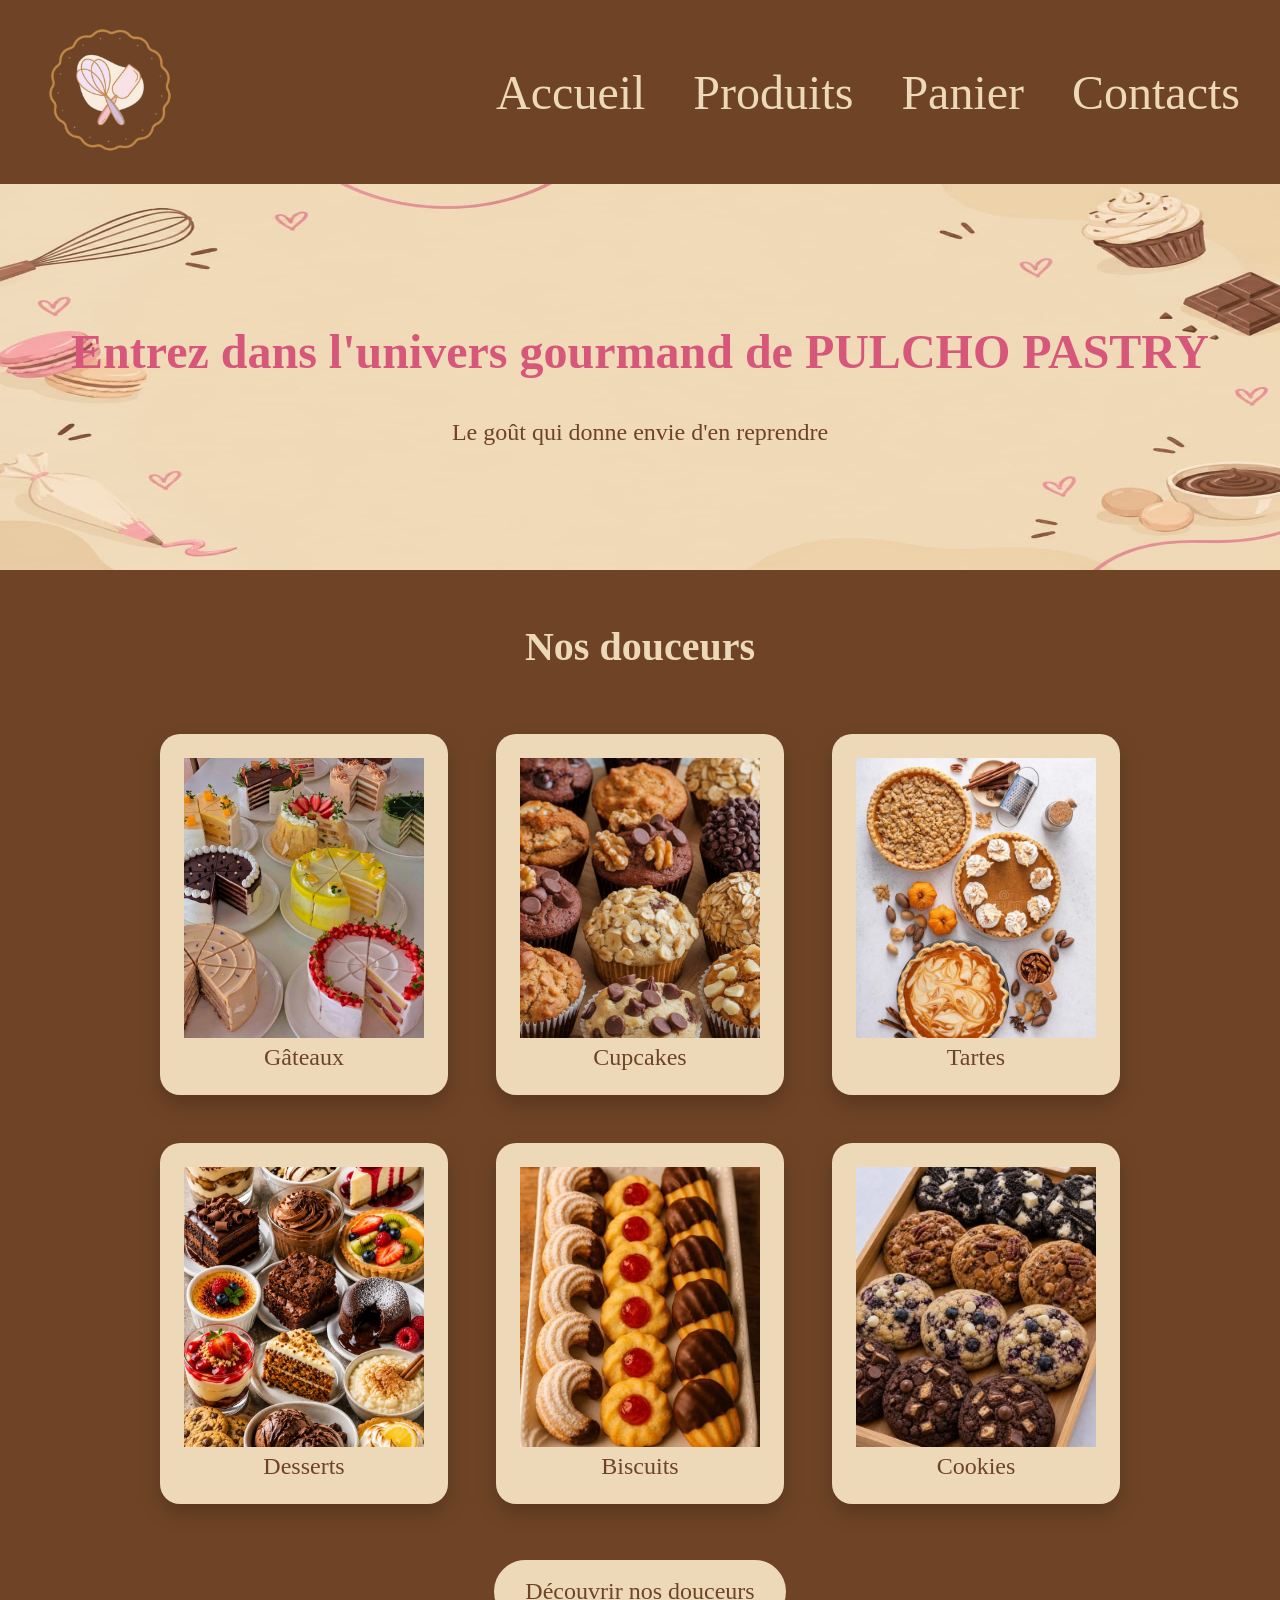
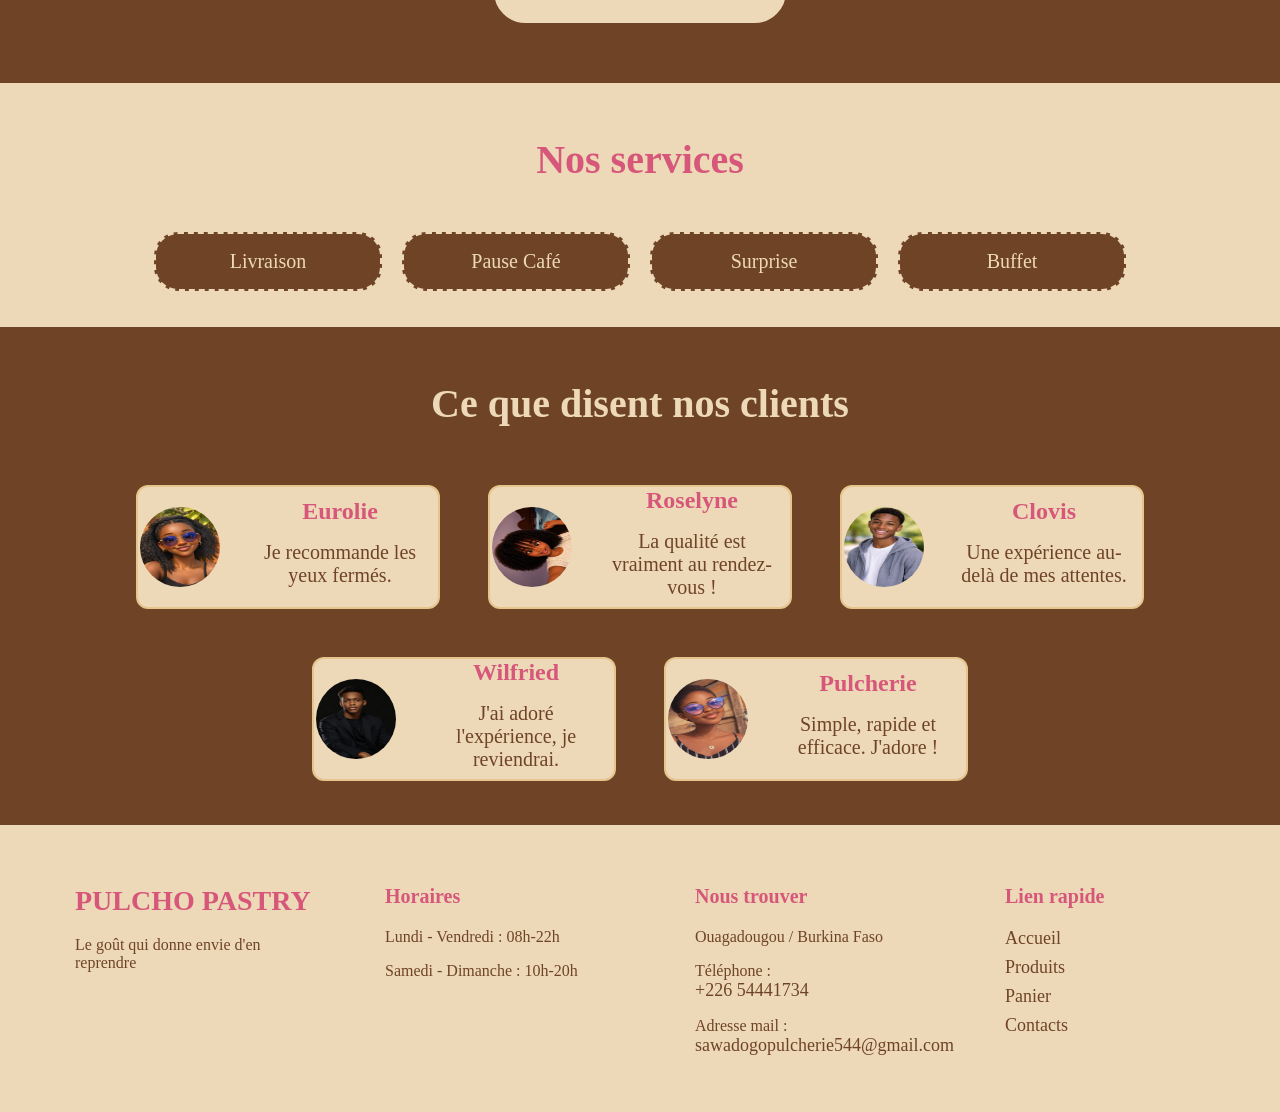
==== commit 2bd84f9b: "Footer updating" ====
--- a/index.html
+++ b/index.html
@@ -112,8 +112,8 @@
   <div>
     <h3>Nous trouver</h3>
     <p>Ouagadougou / Burkina Faso</p>
-    <p>Téléphone : +226 54441734</p>
-    <p>Adresse mail : sawadogopulcherie544@gmail.com</p>
+    <p>Téléphone :<a href="https://wa.me/22654441734" target="_blank">+226 54441734</a></p>
+    <p>Adresse mail :<a href="mailto:contact@pulchopastrygmail.com" target="_blank">sawadogopulcherie544@gmail.com</a></p>
   </div>
 
   <div>
--- a/css/style.css
+++ b/css/style.css
@@ -248,6 +248,14 @@
     .produit-items{
         flex-wrap: wrap;
     }
+    .contact-infos {
+        grid-template-columns: 1fr;
+        padding: 40px 16px 60px;
+    }
+  .contact-form {
+    order: -1;
+    padding: 24px 16px;
+  }
 }
 
 /*Produits.html*/
@@ -471,13 +479,42 @@
     gap: 20px;
     flex-wrap: wrap;
 }
-.recapitulatif-container button{
-    background-color: #D6577A;
-    font-size: 24px;
-    border: 2px dashed #E5C48D;
-    border-radius: 20px;
-    color: #E5C48D;
-    padding: 12px;
+.recapitulatif-container button {
+  position: relative;          /* nécessaire pour placer le reflet */
+  overflow: hidden;            /* garde le reflet dans le bouton */
+  padding: 14px 32px;
+  font-size: 18px;
+  font-weight: bold;
+  font-family: inherit;
+  color: #f8eed9;
+  border: none; 
+  outline: none;
+  border-radius: 30px;
+  cursor: pointer;
+  background: linear-gradient(to bottom, #EC8AA3, #D6577A 50%, #A63457);
+  box-shadow:
+    inset 0 -3px 6px rgba(0,0,0,.3),    /* ombre intérieure */
+    0 4px 8px rgba(166,52,87,.35);      /* ombre portée */
+  transition: transform .2s, filter .2s;
+}
+
+/* le reflet blanc en haut */
+.recapitulatif-container button::before {
+  content: "";
+  position: absolute;
+  top: 0;
+  left: 0;
+  width: 100%;
+  height: 50%;
+  border-radius: 30px 30px 50% 50% / 30px 30px 15px 15px;
+  background: linear-gradient(to bottom, rgba(255,255,255,.45), rgba(255,255,255,.05));
+  pointer-events: none;        /* le clic passe à travers le reflet */
+}
+
+/* quand on passe la souris */
+.recapitulatif-container button:hover {
+  filter: brightness(1.12);
+  transform: translateY(-2px);
 }
 .Remerciements{
     background-color: #6F4426;
@@ -494,6 +531,9 @@
     color: #E5C48D;
     padding : 40px;
 }
+
+/*Contact.html*/
+
 .contact{
     padding: 40px 20px;
     text-align: center;
@@ -508,13 +548,187 @@
     color: #6F4426;
     margin-bottom: 40px;
 }
-.contact-form{
-    padding:  40px 20px;
-    background-color: #6F4426;
-}
-.contact-form h2{
-    font-size: 36px;
-    color: #EDD9B8;
-    margin-bottom: 40px;
-    text-align: center;
-}
+/*BOX DE GAUCHE*/
+
+.contact-infos{
+    padding: 40px 20px;
+    display: flex;
+    justify-content: center;
+    gap: 80px;
+    flex-wrap: wrap;
+    background-color: #6F4426;
+}
+.container{
+    padding: 40px 20px;
+}
+.contact-direct{
+    background-color: #E5C48D;
+    padding: 20px;
+    margin-bottom: 20px;
+    border-radius: 20px;
+    border: 2px solid #EDD9B8;
+    box-shadow: 0 10px 20px rgba(0, 0, 0, 0.2);
+}
+.contact-direct h3{
+    font-size: 24px;
+    color: #D6577A;
+    margin-bottom: 20px;
+}
+.contact-direct h2{
+    font-size: 20px;
+    color: #6F4426;
+}
+.contact-item{
+    display: flex;
+    justify-content: space-between;
+    align-items: center;
+}
+.contact-item .contact-button{
+    border: none;
+    background-color: #E5C48D;
+}
+.contact-item .contact-button a{
+    text-decoration: none;
+    color: #D6577A;
+    font-size: 20px;
+}
+hr{
+    border: 1px solid #D6577A;
+    margin: 20px 0;
+}
+.contact-social{
+    background-color: #E5C48D;
+    padding: 20px;
+    border-radius: 20px;
+    border: 2px solid #EDD9B8;
+    box-shadow: 0 10px 20px rgba(0, 0, 0, 0.2);
+}
+.contact-social h3{
+    font-size: 24px;
+    color: #D6577A;
+    margin-bottom: 20px;
+}
+.social-button{
+    display: flex;
+    justify-content: center;
+    gap: 20px;
+    flex-wrap: wrap;
+}
+.contact-social .contact-button{
+    border: none;
+    background-color: #6F4426;
+    border-radius: 8px;
+    border: 2px solid #D6577A;
+    padding: 8px 16px;
+}
+.contact-social .contact-button a{
+    text-decoration: none;
+    color: #EDD9B8;
+    font-size: 20px;
+}
+.contact-number{
+    font-size: 18px;
+    color: #6F4426
+}
+.contact-description{
+    font-size: 16px;
+    color: #6F4426;
+}
+/*BOX DE DROITE*/
+
+.contact-form {
+  background: #ecd8b6;
+  border-radius: 24px;
+  padding: 40px;
+  box-shadow: 0 10px 25px rgba(0, 0, 0, .3);
+  color: #6F4426;
+}
+.contact-form h1 {
+    margin: 0 0 8px; 
+    font-size: 38px; 
+    color: #D6577A; 
+}
+.contact-form p { 
+    margin: 0 0 28px; 
+    font-size: 19px;
+}
+.form { 
+    display: grid; 
+    gap: 20px; 
+}
+.form-group {
+  display: grid;
+  grid-template-columns: repeat(auto-fit, minmax(220px, 1fr));
+  gap: 20px 22px;
+}
+.form-label {
+  display: flex;
+  flex-direction: column;
+  gap: 8px;
+  min-width: 0;
+}
+.form-label label { font-size: 18px; 
+    font-weight: 700; 
+    color: #D6577A; 
+}
+.form-label input,
+.form-label textarea {
+  width: 100%;
+  min-width: 0;
+  box-sizing: border-box;
+  padding: 13px 16px;
+  font-family: inherit;
+  font-size: 18px;
+  color: #4a2c18;
+  background: #f8eed9;
+  border: 2px solid #6f4527;
+  border-radius: 14px;
+}
+.form-label textarea { 
+    min-height: 140px; 
+    resize: none; 
+}
+.form-label input::placeholder, .form-label textarea::placeholder { 
+    color: #8a7a68; 
+}
+.form-label input:focus, .form-label textarea:focus {
+  outline: 0;
+  border-color: #D6577A;
+  background: #fff;
+}
+.form button[type="submit"] {
+  position: relative;
+  overflow: hidden;
+  display: block;
+  box-sizing: border-box;
+  width: 100%;
+  margin-top: 6px;
+  padding: 14px 20px;
+  font-family: inherit;
+  font-size: 18px;
+  font-weight: 700;
+  line-height: 1.3;
+  color: #fff;
+  border: none;
+  outline: none;
+  border-radius: 30px;
+  cursor: pointer;
+  background: linear-gradient(to bottom, #EC8AA3, #D6577A 50%, #A63457);
+  box-shadow: inset 0 -3px 6px rgba(0,0,0,.3), 0 4px 8px rgba(166,52,87,.35);
+  transition: transform .2s, filter .2s;
+}
+.form button[type="submit"]::before {
+  content: "";
+  position: absolute;
+  top: 0;
+  left: 0;
+  width: 100%;
+  height: 50%;
+  border-radius: 30px 30px 50% 50% / 30px 30px 15px 15px;
+  background: linear-gradient(to bottom, rgba(255,255,255,.45), rgba(255,255,255,.05));
+  pointer-events: none;
+}
+.form button[type="submit"]:hover {
+  filter: brightness(1.12);
+  transform: translateY(-2px);
+}
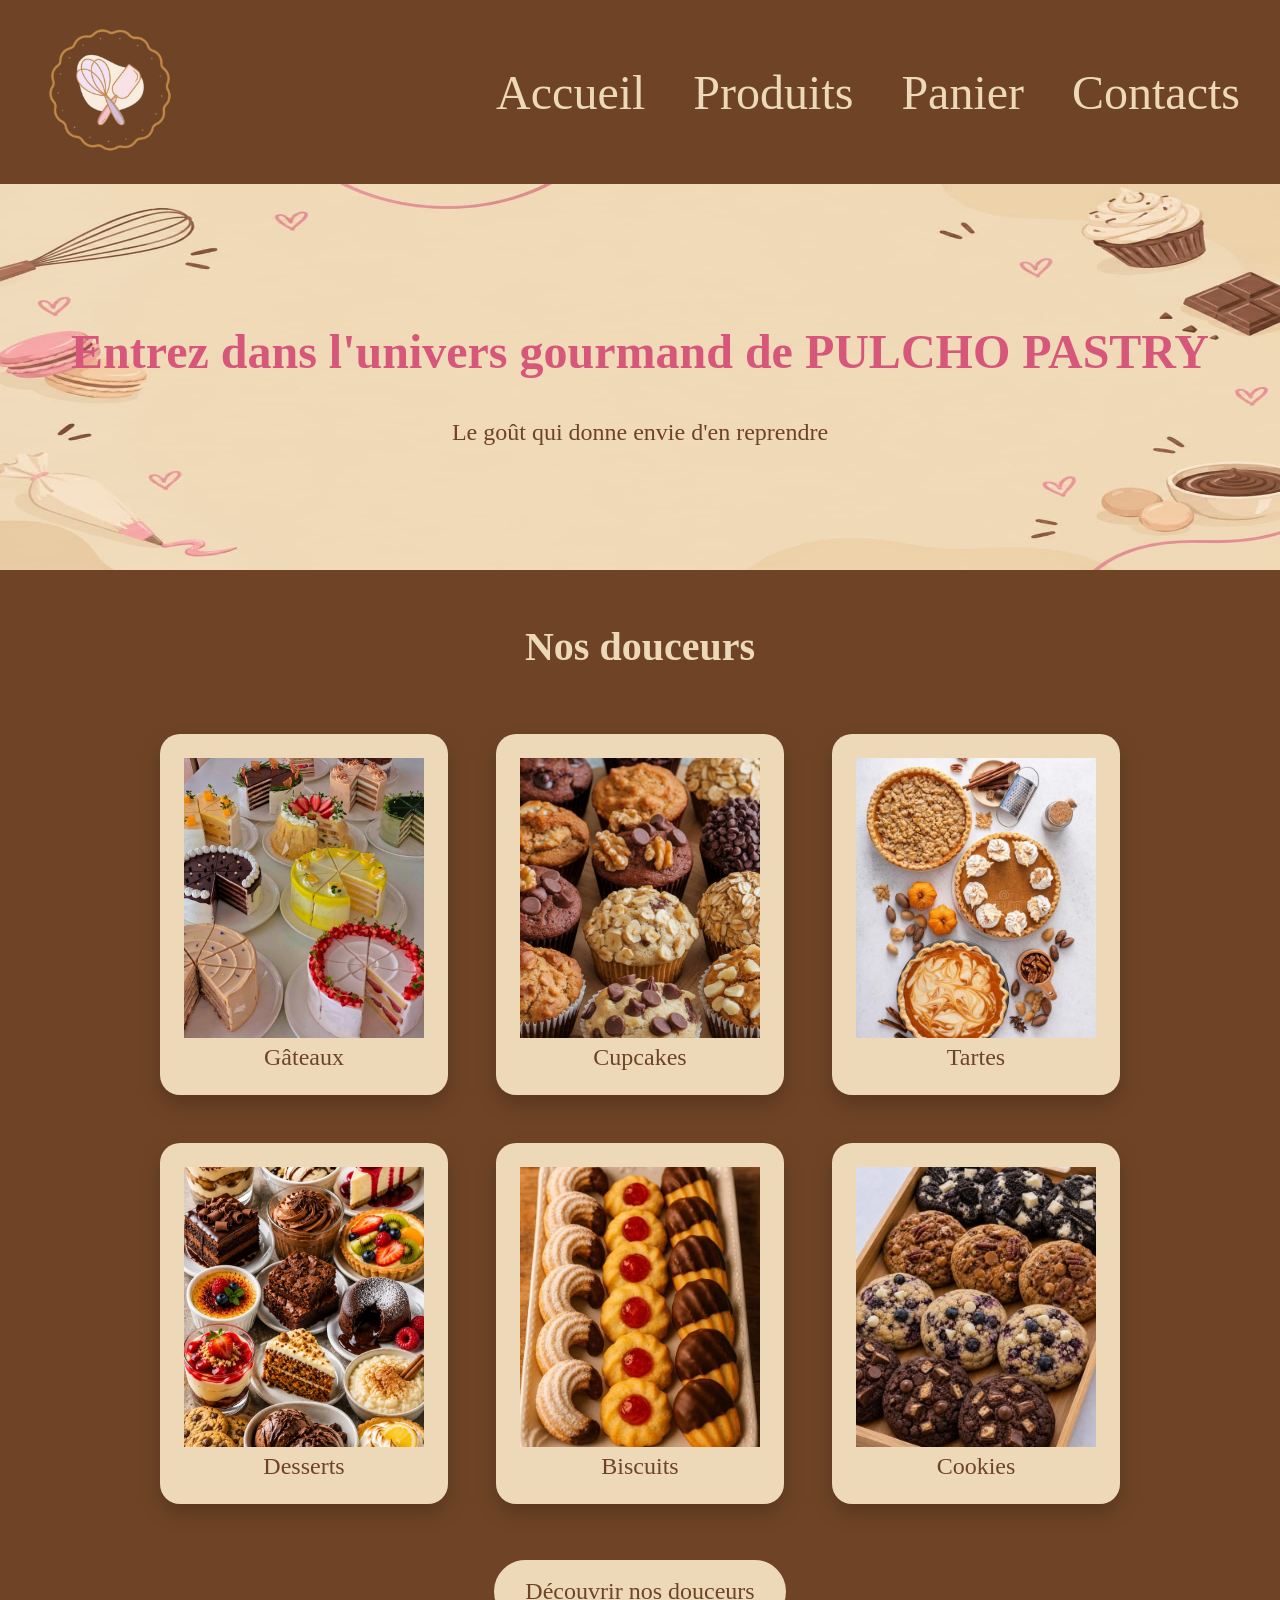
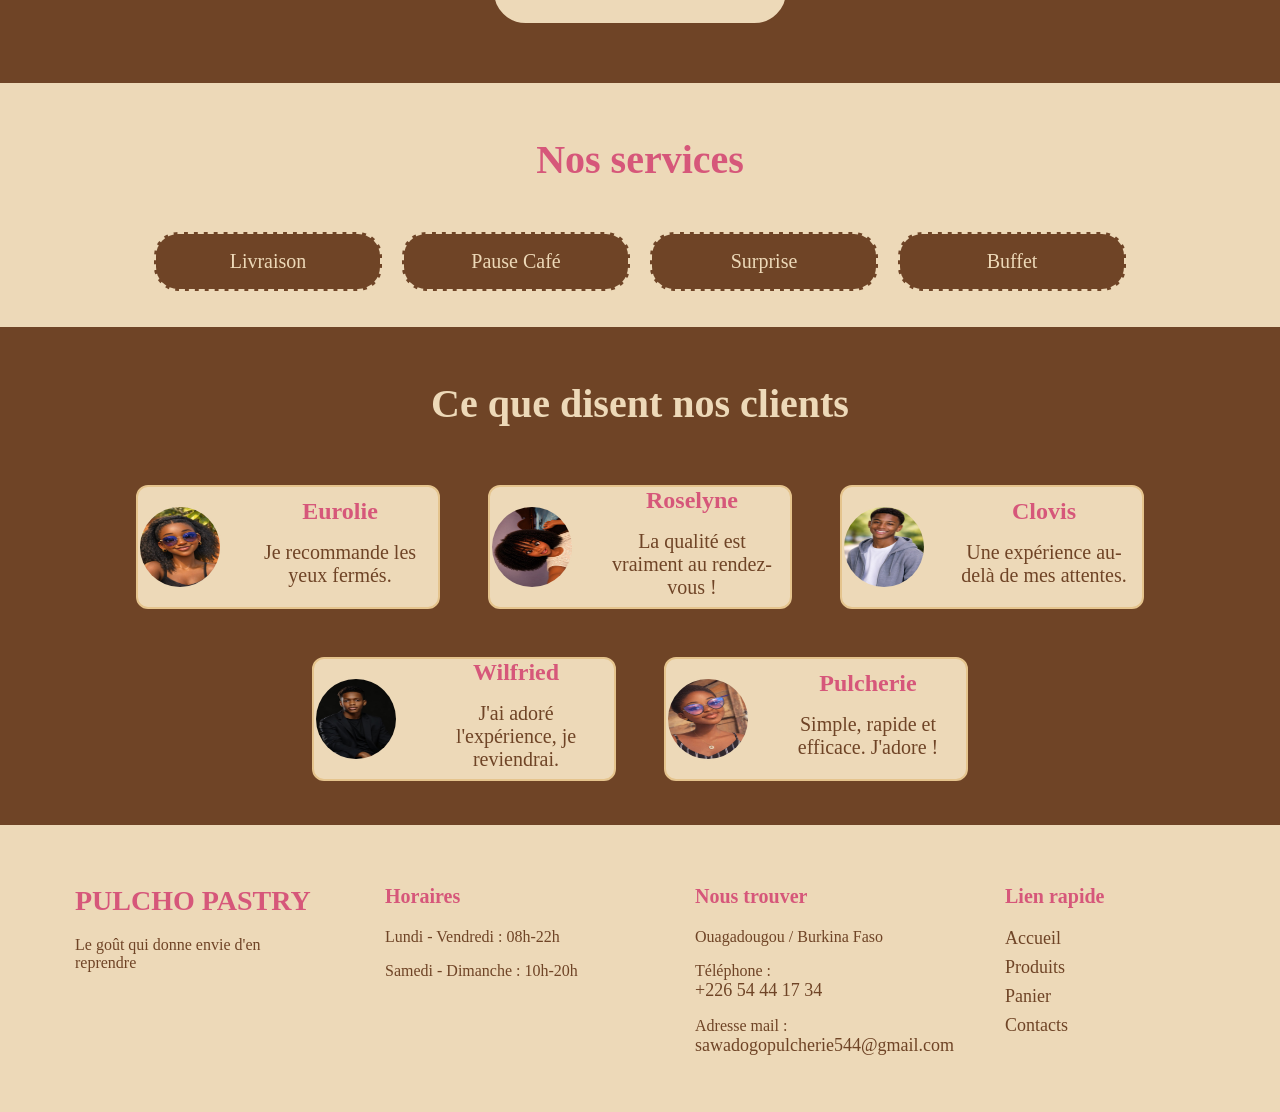
==== commit 6cda3774: "footer contact updating" ====
--- a/index.html
+++ b/index.html
@@ -112,7 +112,7 @@
   <div>
     <h3>Nous trouver</h3>
     <p>Ouagadougou / Burkina Faso</p>
-    <p>Téléphone :<a href="https://wa.me/22654441734" target="_blank">+226 54441734</a></p>
+    <p>Téléphone :<a href="https://wa.me/22654441734" target="_blank">+226 54 44 17 34</a></p>
     <p>Adresse mail :<a href="mailto:contact@pulchopastrygmail.com" target="_blank">sawadogopulcherie544@gmail.com</a></p>
   </div>
 
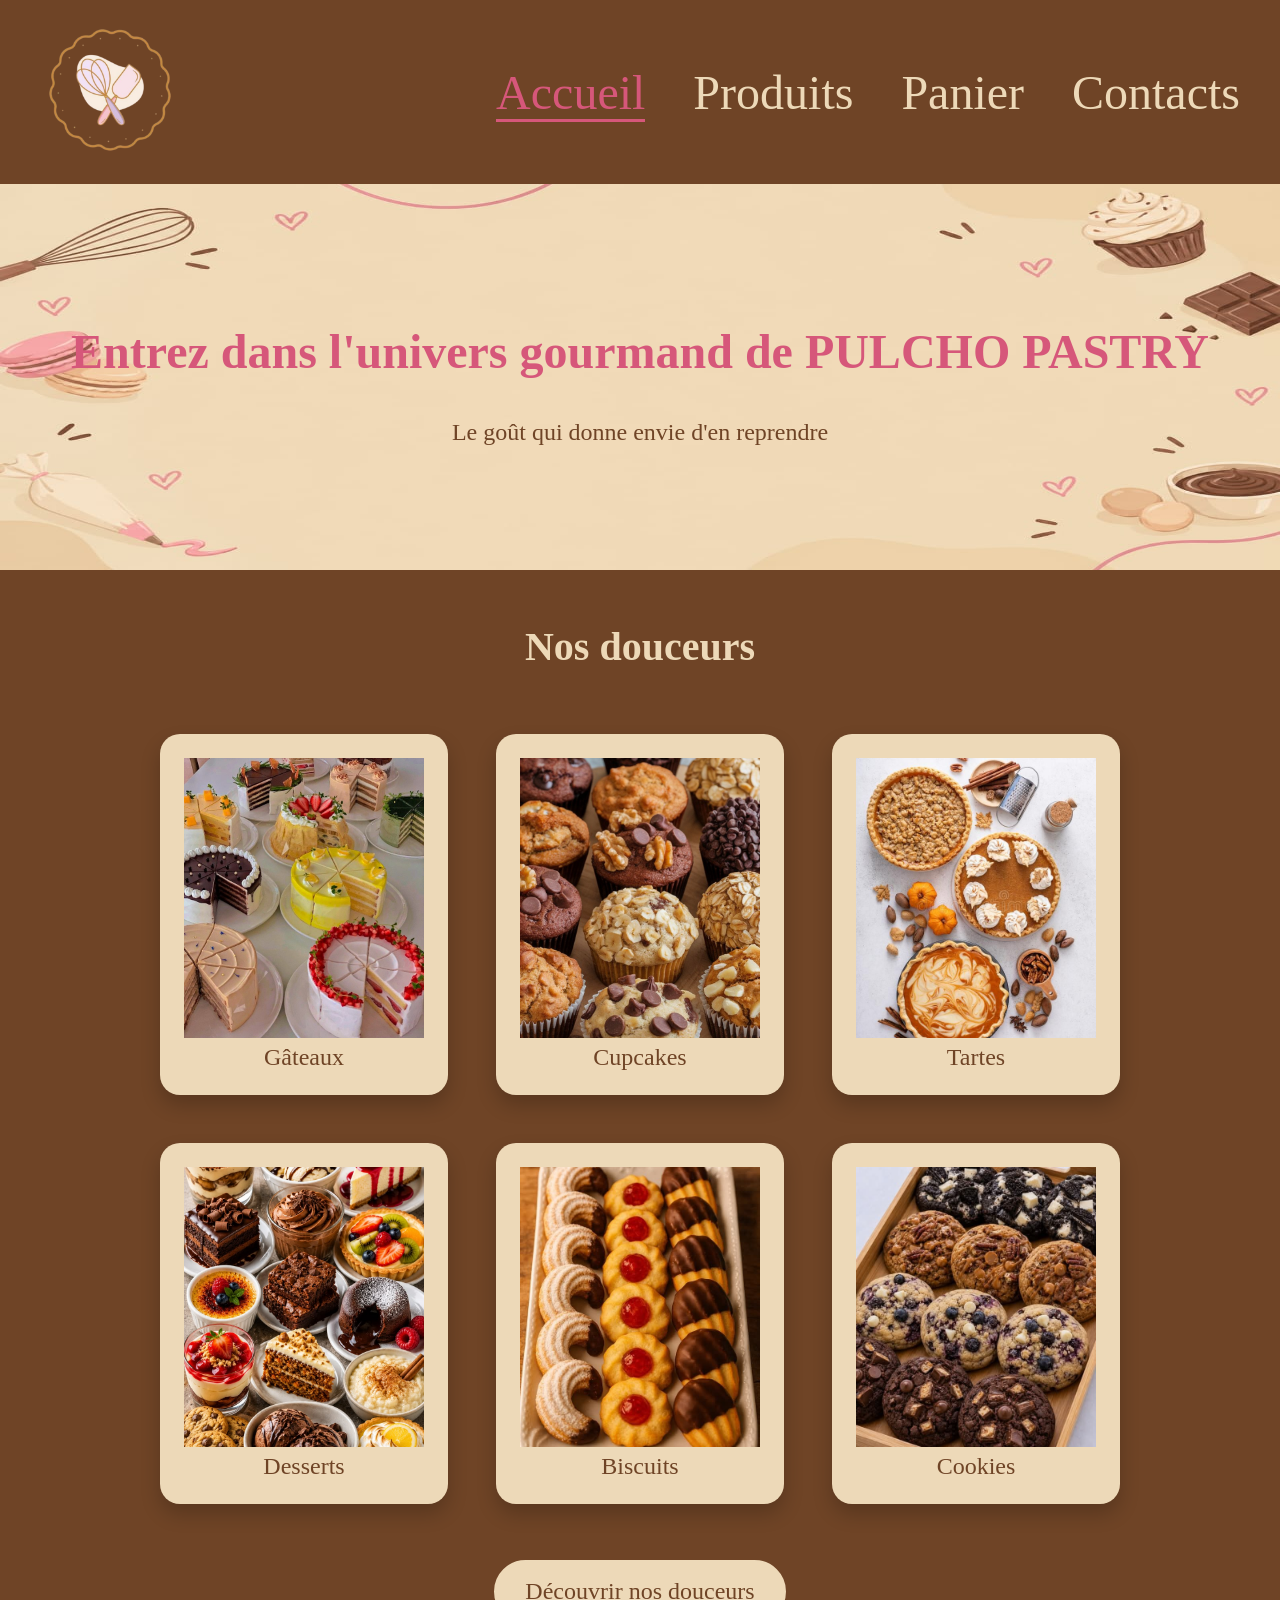
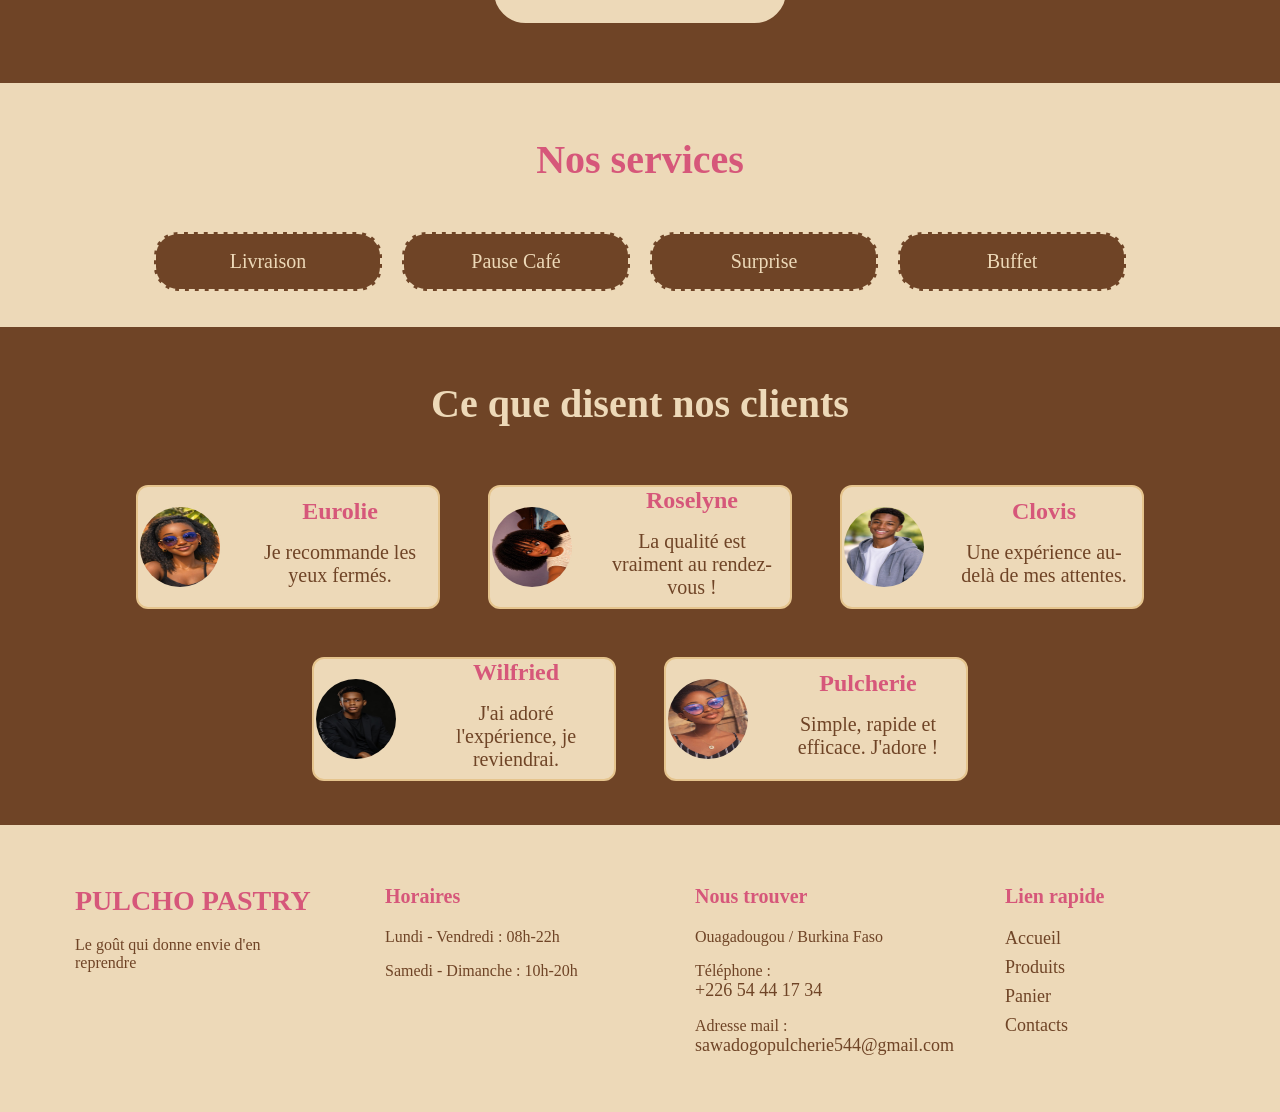
==== commit 8f9721a7: "header style" ====
--- a/index.html
+++ b/index.html
@@ -12,10 +12,10 @@
         <button class="menu-toggle">☰</button>
         <nav>
           <ul>
-            <li><a href="index.html">Accueil</a></li> 
+            <li><a href="index.html" class="active">Accueil</a></li> 
             <li><a href="produit.html">Produits</a></li>
-            <li><a href="panier.html">Panier</a></li>
-            <li><a href="contact.html">Contacts</a></li>
+            <li><a href="panier.html" >Panier</a></li>
+            <li><a href="contact.html" >Contacts</a></li>
           </ul>
         </nav>
     </header>
--- a/css/style.css
+++ b/css/style.css
@@ -26,6 +26,13 @@
     padding: 10px 30px;
     justify-content: space-between;
     align-items: center;
+}
+nav a:hover{
+    color: #D6577A;
+}
+nav a.active{
+    color: #D6577A;
+    border-bottom: 3px solid #D6577A;
 }
 header img{
     width: 160px;
